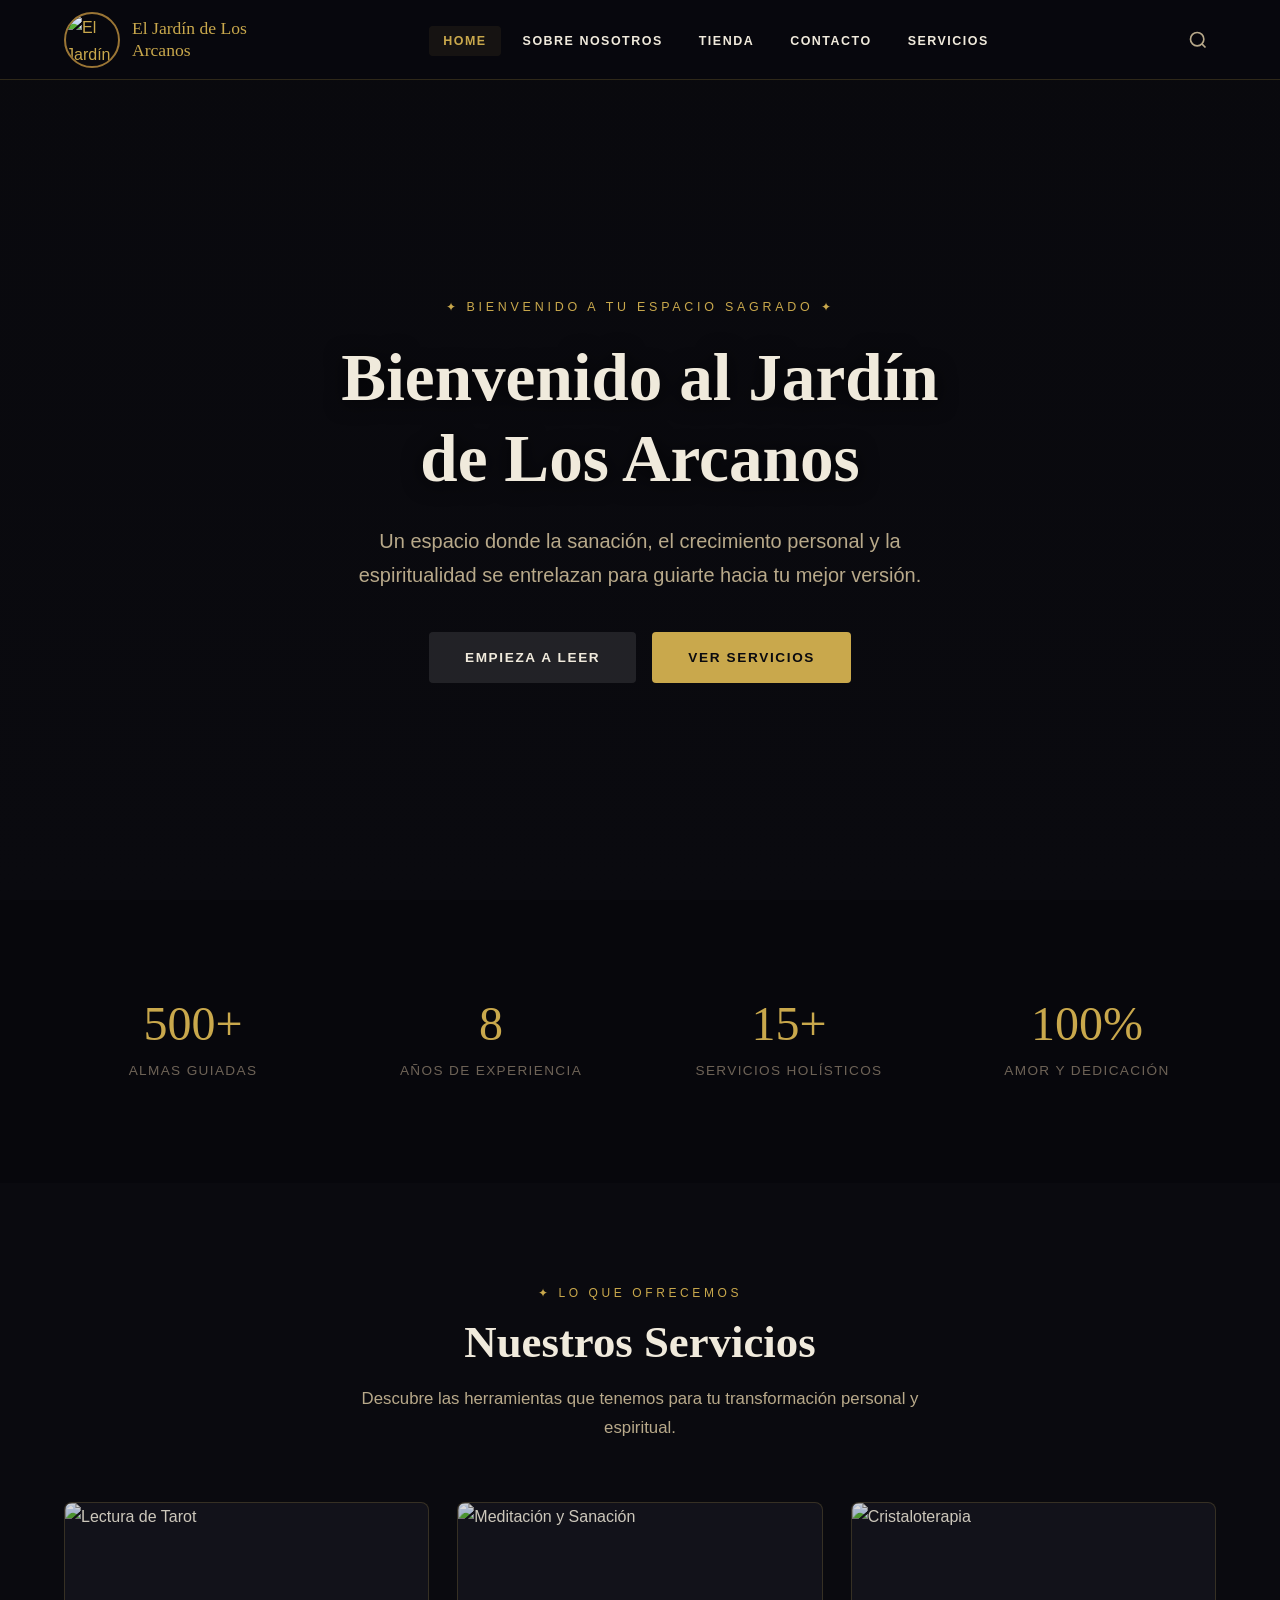
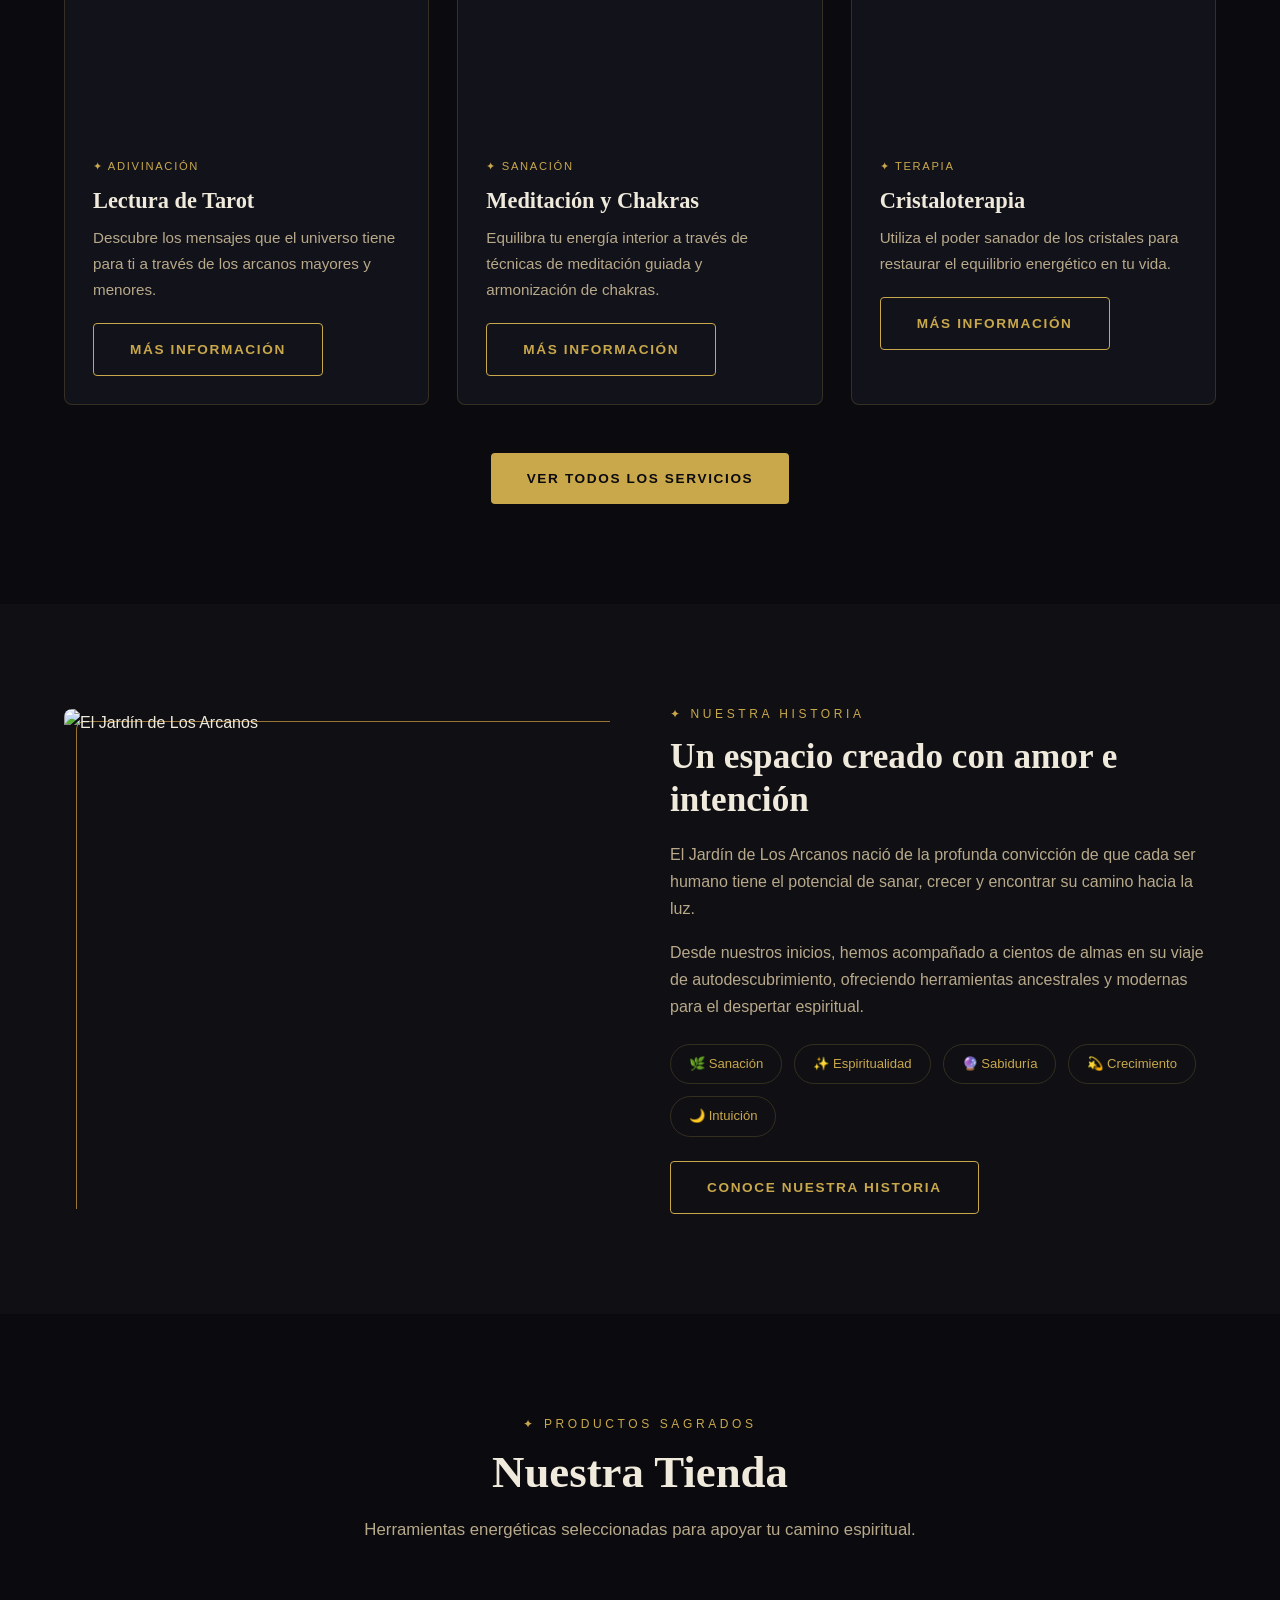
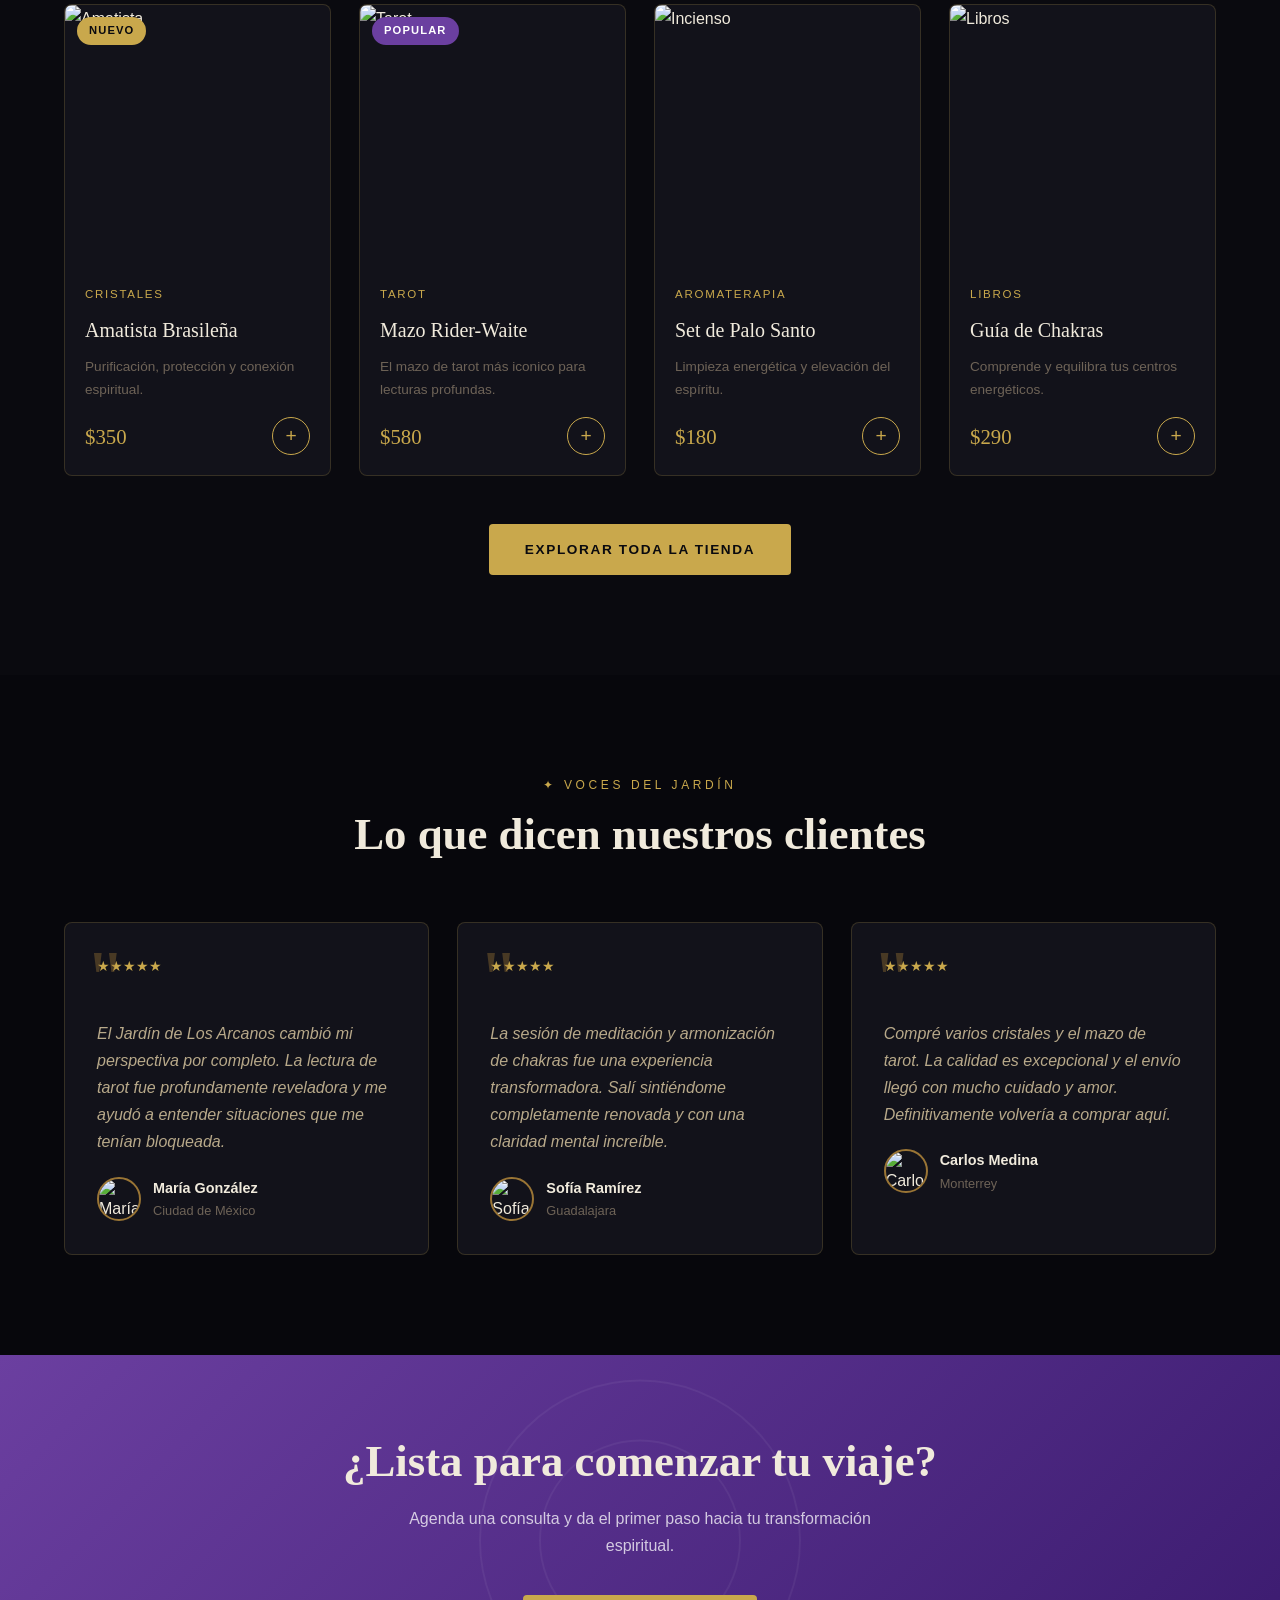
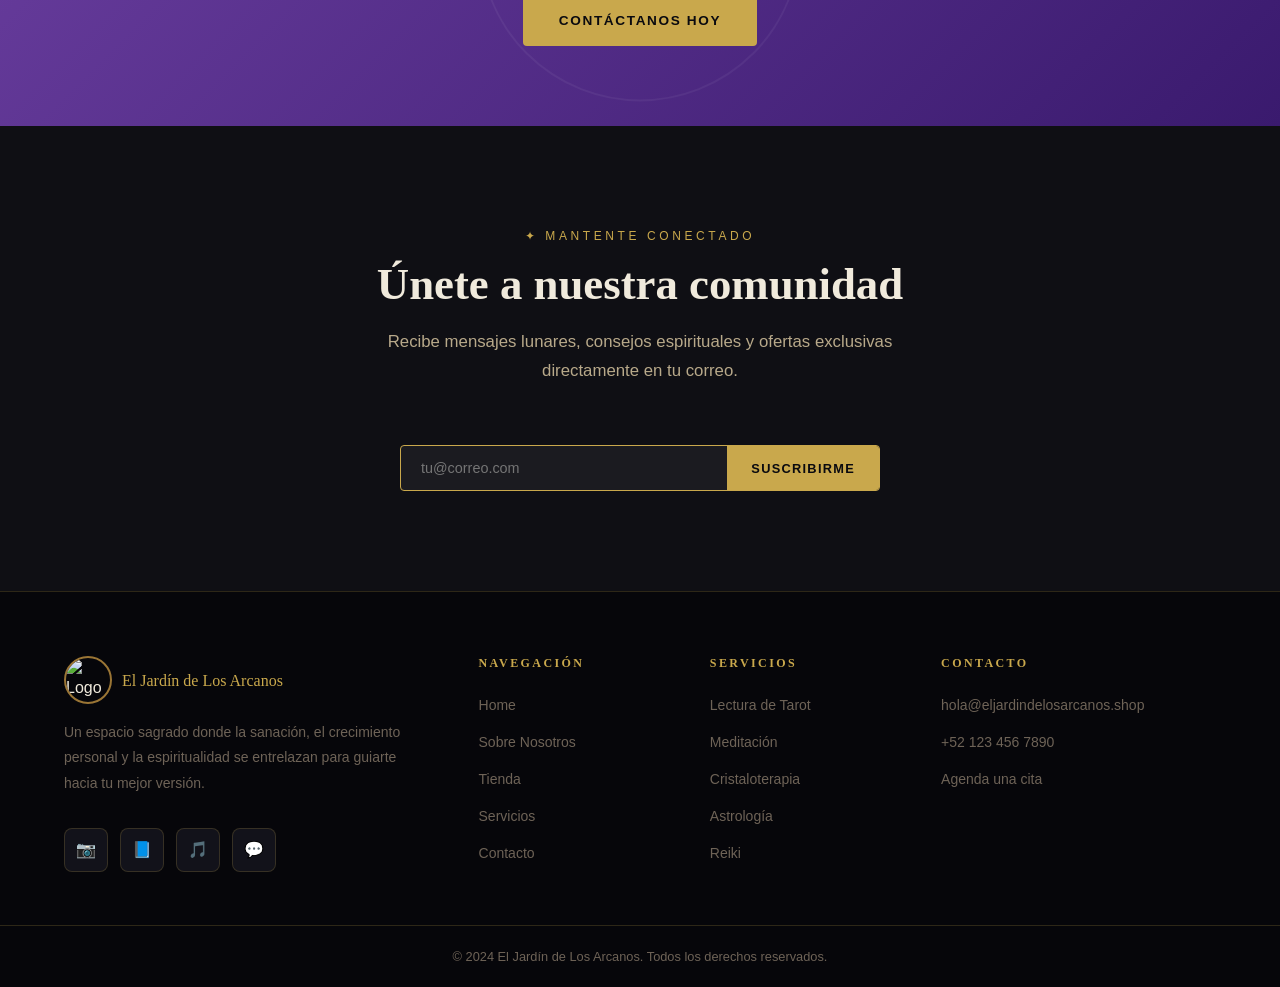
==== index.html @ 6e2f0577 "Initial commit: El Jardín de Los Arcanos website 5-page static site in Spanish with dark mystical th" ====
<!DOCTYPE html>
<html lang="es">
<head>
  <meta charset="UTF-8" />
  <meta name="viewport" content="width=device-width, initial-scale=1.0" />
  <title>El Jardín de Los Arcanos — Inicio</title>
  <meta name="description" content="Un espacio donde la sanación, el crecimiento personal y la espiritualidad se entrelazan para guiarte hacia tu mejor versión." />
  <link rel="stylesheet" href="css/styles.css" />
  <link rel="icon" href="data:image/svg+xml,<svg xmlns='http://www.w3.org/2000/svg' viewBox='0 0 100 100'><text y='.9em' font-size='90'>🌿</text></svg>" />
</head>
<body>

<!-- NAVBAR -->
<nav class="navbar">
  <div class="nav-inner">
    <a href="index.html" class="nav-logo">
      <img src="https://images.unsplash.com/photo-1508002366005-75a695ee2d17?w=120&q=80" alt="El Jardín de Los Arcanos" class="nav-logo-img" />
      <span class="nav-logo-text">El Jardín de Los Arcanos</span>
    </a>
    <ul class="nav-links">
      <li><a href="index.html">Home</a></li>
      <li><a href="sobre-nosotros.html">Sobre Nosotros</a></li>
      <li><a href="tienda.html">Tienda</a></li>
      <li><a href="contacto.html">Contacto</a></li>
      <li><a href="servicios.html">Servicios</a></li>
    </ul>
    <button class="nav-search" id="searchToggle" aria-label="Buscar">
      <svg viewBox="0 0 24 24" fill="none" stroke="currentColor" stroke-width="2"><circle cx="11" cy="11" r="8"/><path d="m21 21-4.35-4.35"/></svg>
    </button>
    <button class="hamburger" id="hamburger" aria-label="Menú">
      <span></span><span></span><span></span>
    </button>
  </div>
</nav>

<!-- MOBILE MENU -->
<div class="mobile-menu" id="mobileMenu">
  <a href="index.html">Home</a>
  <a href="sobre-nosotros.html">Sobre Nosotros</a>
  <a href="tienda.html">Tienda</a>
  <a href="contacto.html">Contacto</a>
  <a href="servicios.html">Servicios</a>
</div>

<!-- SEARCH OVERLAY -->
<div class="search-overlay" id="searchOverlay">
  <button class="search-close" id="searchClose">×</button>
  <input type="text" id="searchInput" placeholder="Buscar artículos, servicios..." />
  <p style="color:var(--text-muted);font-size:0.85rem">Presiona Esc para cerrar</p>
</div>

<!-- HERO -->
<section class="hero">
  <div class="hero-bg"></div>
  <div class="hero-overlay"></div>
  <div class="hero-content fade-up">
    <span class="hero-eyebrow">✦ Bienvenido a tu espacio sagrado ✦</span>
    <h1>Bienvenido al Jardín<br>de Los Arcanos</h1>
    <p>Un espacio donde la sanación, el crecimiento personal y la espiritualidad se entrelazan para guiarte hacia tu mejor versión.</p>
    <div style="display:flex;gap:16px;justify-content:center;flex-wrap:wrap;">
      <a href="sobre-nosotros.html" class="btn btn-ghost">Empieza a Leer</a>
      <a href="servicios.html" class="btn btn-primary">Ver Servicios</a>
    </div>
  </div>
</section>

<!-- STATS -->
<section class="section section-dark">
  <div class="container">
    <div class="stats-grid">
      <div class="reveal">
        <span class="stat-number">500+</span>
        <span class="stat-label">Almas Guiadas</span>
      </div>
      <div class="reveal">
        <span class="stat-number">8</span>
        <span class="stat-label">Años de Experiencia</span>
      </div>
      <div class="reveal">
        <span class="stat-number">15+</span>
        <span class="stat-label">Servicios Holísticos</span>
      </div>
      <div class="reveal">
        <span class="stat-number">100%</span>
        <span class="stat-label">Amor y Dedicación</span>
      </div>
    </div>
  </div>
</section>

<!-- SERVICIOS DESTACADOS -->
<section class="section">
  <div class="container">
    <div class="section-header reveal">
      <span class="eyebrow">✦ Lo que ofrecemos</span>
      <h2>Nuestros Servicios</h2>
      <p>Descubre las herramientas que tenemos para tu transformación personal y espiritual.</p>
    </div>
    <div class="cards-grid">
      <div class="card reveal">
        <img src="https://images.unsplash.com/photo-1601929862195-b9560e0e3297?w=600&q=80" alt="Lectura de Tarot" class="card-img" />
        <div class="card-body">
          <span class="card-tag">✦ Adivinación</span>
          <h3>Lectura de Tarot</h3>
          <p>Descubre los mensajes que el universo tiene para ti a través de los arcanos mayores y menores.</p>
          <a href="servicios.html" class="btn btn-outline">Más información</a>
        </div>
      </div>
      <div class="card reveal">
        <img src="https://images.unsplash.com/photo-1573126617899-41f1dffb196c?w=600&q=80" alt="Meditación y Sanación" class="card-img" />
        <div class="card-body">
          <span class="card-tag">✦ Sanación</span>
          <h3>Meditación y Chakras</h3>
          <p>Equilibra tu energía interior a través de técnicas de meditación guiada y armonización de chakras.</p>
          <a href="servicios.html" class="btn btn-outline">Más información</a>
        </div>
      </div>
      <div class="card reveal">
        <img src="https://images.unsplash.com/photo-1558618666-fcd25c85cd64?w=600&q=80" alt="Cristaloterapia" class="card-img" />
        <div class="card-body">
          <span class="card-tag">✦ Terapia</span>
          <h3>Cristaloterapia</h3>
          <p>Utiliza el poder sanador de los cristales para restaurar el equilibrio energético en tu vida.</p>
          <a href="servicios.html" class="btn btn-outline">Más información</a>
        </div>
      </div>
    </div>
    <div class="text-center" style="margin-top:48px">
      <a href="servicios.html" class="btn btn-primary">Ver todos los servicios</a>
    </div>
  </div>
</section>

<!-- SOBRE NOSOTROS TEASER -->
<section class="section section-alt">
  <div class="container">
    <div class="about-grid">
      <div class="about-img reveal">
        <img src="https://images.unsplash.com/photo-1574348103829-31dcbdc93cc9?w=700&q=80" alt="El Jardín de Los Arcanos" />
      </div>
      <div class="about-text reveal">
        <span class="eyebrow" style="display:block;font-size:0.75rem;letter-spacing:0.3em;text-transform:uppercase;color:var(--gold);margin-bottom:12px">✦ Nuestra historia</span>
        <h2>Un espacio creado con amor e intención</h2>
        <p>El Jardín de Los Arcanos nació de la profunda convicción de que cada ser humano tiene el potencial de sanar, crecer y encontrar su camino hacia la luz.</p>
        <p>Desde nuestros inicios, hemos acompañado a cientos de almas en su viaje de autodescubrimiento, ofreciendo herramientas ancestrales y modernas para el despertar espiritual.</p>
        <div class="about-values">
          <span class="value-badge">🌿 Sanación</span>
          <span class="value-badge">✨ Espiritualidad</span>
          <span class="value-badge">🔮 Sabiduría</span>
          <span class="value-badge">💫 Crecimiento</span>
          <span class="value-badge">🌙 Intuición</span>
        </div>
        <a href="sobre-nosotros.html" class="btn btn-outline">Conoce nuestra historia</a>
      </div>
    </div>
  </div>
</section>

<!-- TIENDA PREVIEW -->
<section class="section">
  <div class="container">
    <div class="section-header reveal">
      <span class="eyebrow">✦ Productos sagrados</span>
      <h2>Nuestra Tienda</h2>
      <p>Herramientas energéticas seleccionadas para apoyar tu camino espiritual.</p>
    </div>
    <div class="shop-grid" style="grid-template-columns:repeat(auto-fill,minmax(260px,1fr));display:grid;gap:28px">
      <div class="product-card reveal" data-category="cristales">
        <div class="product-img-wrap">
          <img src="https://images.unsplash.com/photo-1515630278258-407f994a1ab2?w=500&q=80" alt="Amatista" />
          <span class="product-badge badge-new">Nuevo</span>
        </div>
        <div class="product-body">
          <div class="product-category">Cristales</div>
          <div class="product-name">Amatista Brasileña</div>
          <div class="product-desc">Purificación, protección y conexión espiritual.</div>
          <div class="product-footer">
            <span class="product-price">$350</span>
            <button class="add-cart" title="Agregar al carrito">+</button>
          </div>
        </div>
      </div>
      <div class="product-card reveal" data-category="tarot">
        <div class="product-img-wrap">
          <img src="https://images.unsplash.com/photo-1600298882283-44a64ed0c9e1?w=500&q=80" alt="Tarot" />
          <span class="product-badge badge-popular">Popular</span>
        </div>
        <div class="product-body">
          <div class="product-category">Tarot</div>
          <div class="product-name">Mazo Rider-Waite</div>
          <div class="product-desc">El mazo de tarot más iconico para lecturas profundas.</div>
          <div class="product-footer">
            <span class="product-price">$580</span>
            <button class="add-cart" title="Agregar al carrito">+</button>
          </div>
        </div>
      </div>
      <div class="product-card reveal" data-category="incienso">
        <div class="product-img-wrap">
          <img src="https://images.unsplash.com/photo-1544947950-fa07a98d237f?w=500&q=80" alt="Incienso" />
        </div>
        <div class="product-body">
          <div class="product-category">Aromaterapia</div>
          <div class="product-name">Set de Palo Santo</div>
          <div class="product-desc">Limpieza energética y elevación del espíritu.</div>
          <div class="product-footer">
            <span class="product-price">$180</span>
            <button class="add-cart" title="Agregar al carrito">+</button>
          </div>
        </div>
      </div>
      <div class="product-card reveal" data-category="libros">
        <div class="product-img-wrap">
          <img src="https://images.unsplash.com/photo-1481627834876-b7833e8f5570?w=500&q=80" alt="Libros" />
        </div>
        <div class="product-body">
          <div class="product-category">Libros</div>
          <div class="product-name">Guía de Chakras</div>
          <div class="product-desc">Comprende y equilibra tus centros energéticos.</div>
          <div class="product-footer">
            <span class="product-price">$290</span>
            <button class="add-cart" title="Agregar al carrito">+</button>
          </div>
        </div>
      </div>
    </div>
    <div class="text-center" style="margin-top:48px">
      <a href="tienda.html" class="btn btn-primary">Explorar toda la tienda</a>
    </div>
  </div>
</section>

<!-- TESTIMONIOS -->
<section class="section section-dark">
  <div class="container">
    <div class="section-header reveal">
      <span class="eyebrow">✦ Voces del jardín</span>
      <h2>Lo que dicen nuestros clientes</h2>
    </div>
    <div class="testimonials-grid">
      <div class="testimonial reveal">
        <div class="stars">★★★★★</div>
        <p>El Jardín de Los Arcanos cambió mi perspectiva por completo. La lectura de tarot fue profundamente reveladora y me ayudó a entender situaciones que me tenían bloqueada.</p>
        <div class="testimonial-author">
          <img src="https://images.unsplash.com/photo-1494790108377-be9c29b29330?w=100&q=80" alt="María González" class="testimonial-avatar" />
          <div>
            <div class="testimonial-name">María González</div>
            <div class="testimonial-role">Ciudad de México</div>
          </div>
        </div>
      </div>
      <div class="testimonial reveal">
        <div class="stars">★★★★★</div>
        <p>La sesión de meditación y armonización de chakras fue una experiencia transformadora. Salí sintiéndome completamente renovada y con una claridad mental increíble.</p>
        <div class="testimonial-author">
          <img src="https://images.unsplash.com/photo-1438761681033-6461ffad8d80?w=100&q=80" alt="Sofía Ramírez" class="testimonial-avatar" />
          <div>
            <div class="testimonial-name">Sofía Ramírez</div>
            <div class="testimonial-role">Guadalajara</div>
          </div>
        </div>
      </div>
      <div class="testimonial reveal">
        <div class="stars">★★★★★</div>
        <p>Compré varios cristales y el mazo de tarot. La calidad es excepcional y el envío llegó con mucho cuidado y amor. Definitivamente volvería a comprar aquí.</p>
        <div class="testimonial-author">
          <img src="https://images.unsplash.com/photo-1472099645785-5658abf4ff4e?w=100&q=80" alt="Carlos Medina" class="testimonial-avatar" />
          <div>
            <div class="testimonial-name">Carlos Medina</div>
            <div class="testimonial-role">Monterrey</div>
          </div>
        </div>
      </div>
    </div>
  </div>
</section>

<!-- CTA -->
<div class="cta-band">
  <div class="container">
    <h2 class="reveal">¿Lista para comenzar tu viaje?</h2>
    <p class="reveal">Agenda una consulta y da el primer paso hacia tu transformación espiritual.</p>
    <a href="contacto.html" class="btn btn-primary reveal">Contáctanos hoy</a>
  </div>
</div>

<!-- NEWSLETTER -->
<section class="section section-alt">
  <div class="container text-center">
    <div class="section-header reveal">
      <span class="eyebrow">✦ Mantente conectado</span>
      <h2>Únete a nuestra comunidad</h2>
      <p>Recibe mensajes lunares, consejos espirituales y ofertas exclusivas directamente en tu correo.</p>
    </div>
    <form class="newsletter-form reveal" style="margin:0 auto">
      <input type="email" placeholder="tu@correo.com" required />
      <button type="submit">Suscribirme</button>
    </form>
  </div>
</section>

<!-- FOOTER -->
<footer class="footer">
  <div class="container">
    <div class="footer-grid">
      <div class="footer-brand">
        <div class="footer-logo">
          <img src="https://images.unsplash.com/photo-1508002366005-75a695ee2d17?w=120&q=80" alt="Logo" class="footer-logo-img" />
          <span class="footer-logo-text">El Jardín de Los Arcanos</span>
        </div>
        <p class="footer-desc">Un espacio sagrado donde la sanación, el crecimiento personal y la espiritualidad se entrelazan para guiarte hacia tu mejor versión.</p>
        <div class="social-links">
          <a href="#" class="social-link" aria-label="Instagram">📷</a>
          <a href="#" class="social-link" aria-label="Facebook">📘</a>
          <a href="#" class="social-link" aria-label="TikTok">🎵</a>
          <a href="#" class="social-link" aria-label="WhatsApp">💬</a>
        </div>
      </div>
      <div class="footer-col">
        <h4>Navegación</h4>
        <ul class="footer-links">
          <li><a href="index.html">Home</a></li>
          <li><a href="sobre-nosotros.html">Sobre Nosotros</a></li>
          <li><a href="tienda.html">Tienda</a></li>
          <li><a href="servicios.html">Servicios</a></li>
          <li><a href="contacto.html">Contacto</a></li>
        </ul>
      </div>
      <div class="footer-col">
        <h4>Servicios</h4>
        <ul class="footer-links">
          <li><a href="servicios.html">Lectura de Tarot</a></li>
          <li><a href="servicios.html">Meditación</a></li>
          <li><a href="servicios.html">Cristaloterapia</a></li>
          <li><a href="servicios.html">Astrología</a></li>
          <li><a href="servicios.html">Reiki</a></li>
        </ul>
      </div>
      <div class="footer-col">
        <h4>Contacto</h4>
        <ul class="footer-links">
          <li><a href="mailto:hola@eljardindelosarcanos.shop">hola@eljardindelosarcanos.shop</a></li>
          <li><a href="tel:+521234567890">+52 123 456 7890</a></li>
          <li><a href="contacto.html">Agenda una cita</a></li>
        </ul>
      </div>
    </div>
  </div>
  <div class="footer-bottom">
    <div class="container">
      <p>© 2024 El Jardín de Los Arcanos. Todos los derechos reservados.</p>
    </div>
  </div>
</footer>

<script src="js/main.js"></script>
</body>
</html>
---- css/styles.css ----
/* ========== RESET & BASE ========== */
*, *::before, *::after { box-sizing: border-box; margin: 0; padding: 0; }

:root {
  --bg-dark: #0a0a0f;
  --bg-card: #12121a;
  --bg-nav: rgba(8, 8, 14, 0.97);
  --gold: #c9a84c;
  --gold-light: #e8c87a;
  --gold-dark: #9a7535;
  --purple: #6b3fa0;
  --purple-light: #9b6fd4;
  --text-primary: #f0eadc;
  --text-secondary: #b8a98a;
  --text-muted: #6e6357;
  --border: rgba(201, 168, 76, 0.2);
  --shadow: 0 4px 30px rgba(0,0,0,0.6);
  --nav-height: 80px;
  --font-heading: 'Cormorant Garamond', 'Georgia', serif;
  --font-body: 'Lato', 'Helvetica Neue', sans-serif;
}

html { scroll-behavior: smooth; }

body {
  font-family: var(--font-body);
  background-color: var(--bg-dark);
  color: var(--text-primary);
  line-height: 1.7;
  overflow-x: hidden;
}

h1, h2, h3, h4 {
  font-family: var(--font-heading);
  font-weight: 600;
  line-height: 1.2;
  color: var(--text-primary);
}

a { color: var(--gold); text-decoration: none; transition: color 0.3s; }
a:hover { color: var(--gold-light); }

img { max-width: 100%; display: block; }

.container { max-width: 1200px; margin: 0 auto; padding: 0 24px; }

/* ========== GOOGLE FONTS IMPORT ========== */
@import url('https://fonts.googleapis.com/css2?family=Cormorant+Garamond:ital,wght@0,400;0,600;0,700;1,400;1,600&family=Lato:wght@300;400;700&display=swap');

/* ========== NAVBAR ========== */
.navbar {
  position: fixed;
  top: 0; left: 0; right: 0;
  height: var(--nav-height);
  background: var(--bg-nav);
  border-bottom: 1px solid var(--border);
  z-index: 1000;
  display: flex;
  align-items: center;
  backdrop-filter: blur(10px);
}

.nav-inner {
  display: flex;
  align-items: center;
  justify-content: space-between;
  width: 100%;
  max-width: 1200px;
  margin: 0 auto;
  padding: 0 24px;
}

.nav-logo {
  display: flex;
  align-items: center;
  gap: 12px;
  text-decoration: none;
}

.nav-logo-img {
  width: 56px;
  height: 56px;
  border-radius: 50%;
  object-fit: cover;
  border: 2px solid var(--gold-dark);
}

.nav-logo-text {
  font-family: var(--font-heading);
  font-size: 1.1rem;
  color: var(--gold);
  line-height: 1.2;
  max-width: 120px;
}

.nav-links {
  display: flex;
  align-items: center;
  gap: 8px;
  list-style: none;
}

.nav-links a {
  font-size: 0.78rem;
  font-weight: 700;
  letter-spacing: 0.12em;
  text-transform: uppercase;
  color: var(--text-primary);
  padding: 8px 14px;
  border-radius: 4px;
  transition: color 0.3s, background 0.3s;
}

.nav-links a:hover,
.nav-links a.active {
  color: var(--gold);
  background: rgba(201,168,76,0.08);
}

.nav-search {
  background: none;
  border: none;
  color: var(--text-secondary);
  cursor: pointer;
  padding: 8px;
  border-radius: 4px;
  transition: color 0.3s;
  display: flex;
  align-items: center;
}
.nav-search:hover { color: var(--gold); }
.nav-search svg { width: 20px; height: 20px; }

.hamburger {
  display: none;
  flex-direction: column;
  gap: 5px;
  background: none;
  border: none;
  cursor: pointer;
  padding: 8px;
}
.hamburger span {
  display: block;
  width: 24px;
  height: 2px;
  background: var(--text-primary);
  transition: all 0.3s;
}

/* ========== SEARCH OVERLAY ========== */
.search-overlay {
  display: none;
  position: fixed;
  inset: 0;
  background: rgba(0,0,0,0.9);
  z-index: 2000;
  align-items: center;
  justify-content: center;
  flex-direction: column;
  gap: 20px;
}
.search-overlay.open { display: flex; }

.search-overlay input {
  width: 90%;
  max-width: 600px;
  padding: 16px 24px;
  font-size: 1.4rem;
  font-family: var(--font-heading);
  background: var(--bg-card);
  border: 1px solid var(--gold);
  color: var(--text-primary);
  border-radius: 4px;
  outline: none;
}

.search-close {
  position: absolute;
  top: 24px; right: 24px;
  background: none;
  border: none;
  color: var(--text-secondary);
  font-size: 2rem;
  cursor: pointer;
  line-height: 1;
}

/* ========== HERO ========== */
.hero {
  position: relative;
  min-height: 100vh;
  display: flex;
  align-items: center;
  justify-content: center;
  text-align: center;
  overflow: hidden;
}

.hero-bg {
  position: absolute;
  inset: 0;
  background-image: url('https://images.unsplash.com/photo-1600298882283-44a64ed0c9e1?w=1400&q=80');
  background-size: cover;
  background-position: center;
  filter: brightness(0.35);
  transform: scale(1.03);
  transition: transform 8s ease;
}
.hero:hover .hero-bg { transform: scale(1.0); }

.hero-overlay {
  position: absolute;
  inset: 0;
  background: linear-gradient(to bottom, rgba(0,0,0,0.1) 0%, rgba(10,10,15,0.7) 100%);
}

.hero-content {
  position: relative;
  z-index: 1;
  max-width: 820px;
  padding: 0 24px;
  padding-top: var(--nav-height);
}

.hero-eyebrow {
  font-size: 0.78rem;
  letter-spacing: 0.3em;
  text-transform: uppercase;
  color: var(--gold);
  margin-bottom: 20px;
  display: block;
}

.hero h1 {
  font-size: clamp(2.4rem, 6vw, 4.2rem);
  font-weight: 600;
  margin-bottom: 24px;
  text-shadow: 0 2px 20px rgba(0,0,0,0.8);
}

.hero p {
  font-size: clamp(1rem, 2vw, 1.25rem);
  color: var(--text-secondary);
  max-width: 620px;
  margin: 0 auto 40px;
  font-weight: 300;
}

.btn {
  display: inline-block;
  padding: 14px 36px;
  border-radius: 4px;
  font-size: 0.85rem;
  font-weight: 700;
  letter-spacing: 0.12em;
  text-transform: uppercase;
  transition: all 0.3s;
  cursor: pointer;
  border: none;
}

.btn-primary {
  background: var(--gold);
  color: #0a0a0f;
}
.btn-primary:hover {
  background: var(--gold-light);
  color: #0a0a0f;
  transform: translateY(-2px);
  box-shadow: 0 8px 25px rgba(201,168,76,0.35);
}

.btn-outline {
  background: transparent;
  color: var(--gold);
  border: 1px solid var(--gold);
}
.btn-outline:hover {
  background: var(--gold);
  color: #0a0a0f;
  transform: translateY(-2px);
}

.btn-ghost {
  background: rgba(255,255,255,0.1);
  color: var(--text-primary);
  backdrop-filter: blur(4px);
}
.btn-ghost:hover {
  background: rgba(255,255,255,0.18);
  transform: translateY(-2px);
}

/* ========== DIVIDER ========== */
.divider {
  display: flex;
  align-items: center;
  gap: 16px;
  margin: 0 auto 40px;
  max-width: 200px;
}
.divider::before, .divider::after {
  content: '';
  flex: 1;
  height: 1px;
  background: var(--border);
}
.divider-icon { color: var(--gold); font-size: 1rem; }

/* ========== SECTION HEADER ========== */
.section-header { text-align: center; margin-bottom: 60px; }
.section-header .eyebrow {
  display: block;
  font-size: 0.75rem;
  letter-spacing: 0.3em;
  text-transform: uppercase;
  color: var(--gold);
  margin-bottom: 12px;
}
.section-header h2 {
  font-size: clamp(1.8rem, 4vw, 2.8rem);
  margin-bottom: 16px;
}
.section-header p {
  color: var(--text-secondary);
  max-width: 580px;
  margin: 0 auto;
  font-size: 1.05rem;
}

/* ========== SECTIONS ========== */
.section { padding: 100px 0; }
.section-alt { background: rgba(255,255,255,0.02); }
.section-dark { background: #07070c; }

/* ========== FEATURE CARDS ========== */
.cards-grid {
  display: grid;
  grid-template-columns: repeat(auto-fit, minmax(280px, 1fr));
  gap: 28px;
}

.card {
  background: var(--bg-card);
  border: 1px solid var(--border);
  border-radius: 8px;
  overflow: hidden;
  transition: transform 0.3s, border-color 0.3s, box-shadow 0.3s;
}
.card:hover {
  transform: translateY(-6px);
  border-color: var(--gold-dark);
  box-shadow: 0 12px 40px rgba(0,0,0,0.5);
}

.card-img {
  width: 100%;
  height: 220px;
  object-fit: cover;
  filter: brightness(0.85);
}

.card-body { padding: 28px; }
.card-body h3 { font-size: 1.4rem; margin-bottom: 10px; }
.card-body p { color: var(--text-secondary); font-size: 0.95rem; margin-bottom: 20px; }
.card-tag {
  display: inline-block;
  font-size: 0.7rem;
  letter-spacing: 0.15em;
  text-transform: uppercase;
  color: var(--gold);
  margin-bottom: 12px;
}

/* ========== TESTIMONIALS ========== */
.testimonials-grid {
  display: grid;
  grid-template-columns: repeat(auto-fit, minmax(300px, 1fr));
  gap: 28px;
}

.testimonial {
  background: var(--bg-card);
  border: 1px solid var(--border);
  border-radius: 8px;
  padding: 32px;
  position: relative;
}
.testimonial::before {
  content: '"';
  position: absolute;
  top: 16px; left: 24px;
  font-family: var(--font-heading);
  font-size: 5rem;
  color: var(--gold-dark);
  opacity: 0.4;
  line-height: 1;
}
.testimonial p { color: var(--text-secondary); font-style: italic; margin-bottom: 20px; padding-top: 30px; }
.testimonial-author { display: flex; align-items: center; gap: 12px; }
.testimonial-avatar {
  width: 44px; height: 44px;
  border-radius: 50%;
  object-fit: cover;
  border: 2px solid var(--gold-dark);
}
.testimonial-name { font-weight: 700; font-size: 0.9rem; }
.testimonial-role { font-size: 0.8rem; color: var(--text-muted); }
.stars { color: var(--gold); font-size: 0.85rem; margin-bottom: 12px; }

/* ========== CTA BAND ========== */
.cta-band {
  background: linear-gradient(135deg, var(--purple) 0%, #3a1a6e 100%);
  padding: 80px 0;
  text-align: center;
  position: relative;
  overflow: hidden;
}
.cta-band::before {
  content: '';
  position: absolute;
  inset: 0;
  background: url('data:image/svg+xml,<svg xmlns="http://www.w3.org/2000/svg" viewBox="0 0 100 100"><circle cx="50" cy="50" r="40" fill="none" stroke="rgba(255,255,255,0.05)" stroke-width="0.5"/><circle cx="50" cy="50" r="25" fill="none" stroke="rgba(255,255,255,0.05)" stroke-width="0.5"/></svg>') center/400px no-repeat;
}
.cta-band h2 { font-size: clamp(1.8rem, 4vw, 2.8rem); margin-bottom: 16px; }
.cta-band p { color: rgba(255,255,255,0.75); max-width: 520px; margin: 0 auto 36px; }

/* ========== PAGE HERO (inner pages) ========== */
.page-hero {
  padding: 160px 0 80px;
  text-align: center;
  position: relative;
  overflow: hidden;
}
.page-hero-bg {
  position: absolute;
  inset: 0;
  background-size: cover;
  background-position: center;
  filter: brightness(0.25);
}
.page-hero-content { position: relative; z-index: 1; }
.page-hero h1 { font-size: clamp(2rem, 5vw, 3.5rem); margin-bottom: 16px; }
.page-hero p { color: var(--text-secondary); font-size: 1.1rem; max-width: 540px; margin: 0 auto; }

/* ========== BREADCRUMB ========== */
.breadcrumb {
  display: flex;
  align-items: center;
  gap: 8px;
  font-size: 0.8rem;
  color: var(--text-muted);
  margin-bottom: 20px;
  justify-content: center;
}
.breadcrumb a { color: var(--gold); }

/* ========== ABOUT PAGE ========== */
.about-grid {
  display: grid;
  grid-template-columns: 1fr 1fr;
  gap: 60px;
  align-items: center;
}
.about-img {
  border-radius: 8px;
  overflow: hidden;
  position: relative;
}
.about-img img { width: 100%; height: 500px; object-fit: cover; }
.about-img::after {
  content: '';
  position: absolute;
  inset: 0;
  border: 1px solid var(--gold-dark);
  border-radius: 8px;
  transform: translate(12px, 12px);
  z-index: -1;
}
.about-text h2 { font-size: 2.2rem; margin-bottom: 20px; }
.about-text p { color: var(--text-secondary); margin-bottom: 16px; }
.about-values { display: flex; flex-wrap: wrap; gap: 12px; margin: 24px 0; }
.value-badge {
  padding: 8px 18px;
  border: 1px solid var(--border);
  border-radius: 999px;
  font-size: 0.82rem;
  color: var(--gold);
}

.team-grid {
  display: grid;
  grid-template-columns: repeat(auto-fit, minmax(240px, 1fr));
  gap: 32px;
}
.team-card { text-align: center; }
.team-img {
  width: 160px; height: 160px;
  border-radius: 50%;
  object-fit: cover;
  margin: 0 auto 20px;
  border: 3px solid var(--gold-dark);
}
.team-name { font-size: 1.3rem; margin-bottom: 6px; }
.team-role { font-size: 0.85rem; color: var(--gold); letter-spacing: 0.1em; text-transform: uppercase; margin-bottom: 12px; }
.team-bio { color: var(--text-secondary); font-size: 0.9rem; }

/* ========== SERVICES PAGE ========== */
.services-grid {
  display: grid;
  grid-template-columns: repeat(auto-fit, minmax(300px, 1fr));
  gap: 28px;
}
.service-card {
  background: var(--bg-card);
  border: 1px solid var(--border);
  border-radius: 8px;
  padding: 40px 32px;
  text-align: center;
  transition: all 0.3s;
}
.service-card:hover {
  border-color: var(--gold-dark);
  transform: translateY(-6px);
  box-shadow: 0 12px 40px rgba(0,0,0,0.5);
}
.service-icon {
  font-size: 2.8rem;
  margin-bottom: 20px;
  display: block;
}
.service-card h3 { font-size: 1.5rem; margin-bottom: 12px; }
.service-card p { color: var(--text-secondary); margin-bottom: 24px; font-size: 0.95rem; }
.service-price {
  font-family: var(--font-heading);
  font-size: 1.6rem;
  color: var(--gold);
  display: block;
  margin-bottom: 20px;
}
.service-price span { font-size: 0.85rem; color: var(--text-muted); font-family: var(--font-body); }

/* ========== SHOP / TIENDA ========== */
.shop-filters {
  display: flex;
  gap: 12px;
  flex-wrap: wrap;
  margin-bottom: 40px;
  justify-content: center;
}
.filter-btn {
  padding: 8px 20px;
  border-radius: 999px;
  border: 1px solid var(--border);
  background: none;
  color: var(--text-secondary);
  font-size: 0.82rem;
  letter-spacing: 0.1em;
  text-transform: uppercase;
  cursor: pointer;
  transition: all 0.3s;
}
.filter-btn:hover, .filter-btn.active {
  border-color: var(--gold);
  color: var(--gold);
  background: rgba(201,168,76,0.08);
}

.shop-grid {
  display: grid;
  grid-template-columns: repeat(auto-fill, minmax(260px, 1fr));
  gap: 28px;
}

.product-card {
  background: var(--bg-card);
  border: 1px solid var(--border);
  border-radius: 8px;
  overflow: hidden;
  transition: all 0.3s;
}
.product-card:hover {
  border-color: var(--gold-dark);
  transform: translateY(-6px);
  box-shadow: 0 12px 40px rgba(0,0,0,0.5);
}

.product-img-wrap {
  position: relative;
  overflow: hidden;
}
.product-img-wrap img {
  width: 100%;
  height: 260px;
  object-fit: cover;
  transition: transform 0.4s;
}
.product-card:hover .product-img-wrap img { transform: scale(1.05); }

.product-badge {
  position: absolute;
  top: 12px; left: 12px;
  padding: 4px 12px;
  border-radius: 999px;
  font-size: 0.7rem;
  font-weight: 700;
  letter-spacing: 0.1em;
  text-transform: uppercase;
}
.badge-new { background: var(--gold); color: #0a0a0f; }
.badge-popular { background: var(--purple); color: #fff; }

.product-body { padding: 20px; }
.product-category { font-size: 0.72rem; color: var(--gold); letter-spacing: 0.15em; text-transform: uppercase; margin-bottom: 8px; }
.product-name { font-family: var(--font-heading); font-size: 1.25rem; margin-bottom: 8px; }
.product-desc { color: var(--text-muted); font-size: 0.85rem; margin-bottom: 16px; }
.product-footer { display: flex; align-items: center; justify-content: space-between; }
.product-price { font-family: var(--font-heading); font-size: 1.3rem; color: var(--gold); }
.add-cart {
  width: 38px; height: 38px;
  border-radius: 50%;
  border: 1px solid var(--gold);
  background: none;
  color: var(--gold);
  cursor: pointer;
  font-size: 1.2rem;
  display: flex;
  align-items: center;
  justify-content: center;
  transition: all 0.3s;
}
.add-cart:hover { background: var(--gold); color: #0a0a0f; }

/* Cart notification */
.cart-toast {
  position: fixed;
  bottom: 24px; right: 24px;
  background: var(--bg-card);
  border: 1px solid var(--gold);
  border-radius: 8px;
  padding: 16px 24px;
  font-size: 0.9rem;
  color: var(--text-primary);
  z-index: 9999;
  transform: translateY(100px);
  opacity: 0;
  transition: all 0.4s;
}
.cart-toast.show { transform: translateY(0); opacity: 1; }

/* ========== CONTACTO PAGE ========== */
.contact-layout {
  display: grid;
  grid-template-columns: 1fr 1.4fr;
  gap: 60px;
  align-items: start;
}

.contact-info h2 { font-size: 2rem; margin-bottom: 20px; }
.contact-info p { color: var(--text-secondary); margin-bottom: 32px; }

.contact-item {
  display: flex;
  align-items: flex-start;
  gap: 16px;
  margin-bottom: 24px;
}
.contact-item-icon {
  width: 44px; height: 44px;
  border-radius: 8px;
  background: rgba(201,168,76,0.1);
  border: 1px solid var(--border);
  display: flex;
  align-items: center;
  justify-content: center;
  flex-shrink: 0;
  font-size: 1.1rem;
}
.contact-item-text strong { display: block; color: var(--gold); font-size: 0.8rem; letter-spacing: 0.1em; text-transform: uppercase; margin-bottom: 4px; }
.contact-item-text p { color: var(--text-secondary); margin: 0; font-size: 0.9rem; }

.social-links { display: flex; gap: 12px; margin-top: 32px; }
.social-link {
  width: 44px; height: 44px;
  border-radius: 8px;
  background: var(--bg-card);
  border: 1px solid var(--border);
  display: flex;
  align-items: center;
  justify-content: center;
  color: var(--text-secondary);
  font-size: 1rem;
  transition: all 0.3s;
  text-decoration: none;
}
.social-link:hover { border-color: var(--gold); color: var(--gold); transform: translateY(-2px); }

/* Form */
.contact-form {
  background: var(--bg-card);
  border: 1px solid var(--border);
  border-radius: 8px;
  padding: 40px;
}
.contact-form h3 { font-size: 1.6rem; margin-bottom: 28px; }

.form-row { display: grid; grid-template-columns: 1fr 1fr; gap: 20px; }
.form-group { margin-bottom: 20px; }
.form-group label {
  display: block;
  font-size: 0.8rem;
  letter-spacing: 0.1em;
  text-transform: uppercase;
  color: var(--text-secondary);
  margin-bottom: 8px;
}
.form-group input,
.form-group select,
.form-group textarea {
  width: 100%;
  padding: 12px 16px;
  background: rgba(255,255,255,0.04);
  border: 1px solid var(--border);
  border-radius: 4px;
  color: var(--text-primary);
  font-family: var(--font-body);
  font-size: 0.95rem;
  outline: none;
  transition: border-color 0.3s;
}
.form-group input:focus,
.form-group select:focus,
.form-group textarea:focus { border-color: var(--gold); }
.form-group textarea { resize: vertical; min-height: 130px; }
.form-group select option { background: var(--bg-card); }

.form-success {
  display: none;
  text-align: center;
  padding: 40px;
  color: var(--gold);
}
.form-success.show { display: block; }
.form-success .success-icon { font-size: 3rem; margin-bottom: 16px; }

/* ========== FAQ ACCORDION ========== */
.faq-list { max-width: 780px; margin: 0 auto; }
.faq-item {
  border-bottom: 1px solid var(--border);
}
.faq-question {
  width: 100%;
  background: none;
  border: none;
  color: var(--text-primary);
  text-align: left;
  padding: 20px 0;
  font-family: var(--font-heading);
  font-size: 1.15rem;
  cursor: pointer;
  display: flex;
  justify-content: space-between;
  align-items: center;
  gap: 16px;
  transition: color 0.3s;
}
.faq-question:hover { color: var(--gold); }
.faq-question .faq-icon {
  flex-shrink: 0;
  width: 24px; height: 24px;
  border: 1px solid var(--border);
  border-radius: 50%;
  display: flex;
  align-items: center;
  justify-content: center;
  font-size: 1rem;
  transition: transform 0.3s, border-color 0.3s;
}
.faq-item.open .faq-icon { transform: rotate(45deg); border-color: var(--gold); color: var(--gold); }
.faq-answer {
  max-height: 0;
  overflow: hidden;
  transition: max-height 0.4s ease;
}
.faq-answer-inner {
  padding: 0 0 20px;
  color: var(--text-secondary);
  font-size: 0.95rem;
  line-height: 1.8;
}

/* ========== STATS ========== */
.stats-grid {
  display: grid;
  grid-template-columns: repeat(4, 1fr);
  gap: 40px;
  text-align: center;
}
.stat-number {
  font-family: var(--font-heading);
  font-size: 3rem;
  color: var(--gold);
  display: block;
  line-height: 1;
  margin-bottom: 8px;
}
.stat-label { font-size: 0.85rem; color: var(--text-muted); text-transform: uppercase; letter-spacing: 0.1em; }

/* ========== NEWSLETTER ========== */
.newsletter-form {
  display: flex;
  max-width: 480px;
  margin: 0 auto;
  border: 1px solid var(--gold);
  border-radius: 4px;
  overflow: hidden;
}
.newsletter-form input {
  flex: 1;
  padding: 14px 20px;
  background: rgba(255,255,255,0.05);
  border: none;
  color: var(--text-primary);
  font-size: 0.9rem;
  outline: none;
}
.newsletter-form button {
  padding: 14px 24px;
  background: var(--gold);
  color: #0a0a0f;
  border: none;
  font-size: 0.8rem;
  font-weight: 700;
  letter-spacing: 0.1em;
  text-transform: uppercase;
  cursor: pointer;
  transition: background 0.3s;
  white-space: nowrap;
}
.newsletter-form button:hover { background: var(--gold-light); }

/* ========== FOOTER ========== */
.footer {
  background: #06060a;
  border-top: 1px solid var(--border);
  padding: 64px 0 0;
}

.footer-grid {
  display: grid;
  grid-template-columns: 2fr 1fr 1fr 1.5fr;
  gap: 48px;
  margin-bottom: 48px;
}

.footer-brand { }
.footer-logo {
  display: flex;
  align-items: center;
  gap: 10px;
  margin-bottom: 16px;
}
.footer-logo-img { width: 48px; height: 48px; border-radius: 50%; border: 2px solid var(--gold-dark); }
.footer-logo-text { font-family: var(--font-heading); font-size: 1rem; color: var(--gold); }
.footer-desc { color: var(--text-muted); font-size: 0.875rem; line-height: 1.8; margin-bottom: 24px; }

.footer-col h4 {
  font-size: 0.75rem;
  letter-spacing: 0.2em;
  text-transform: uppercase;
  color: var(--gold);
  margin-bottom: 20px;
}
.footer-links { list-style: none; }
.footer-links li { margin-bottom: 10px; }
.footer-links a { color: var(--text-muted); font-size: 0.875rem; transition: color 0.3s; }
.footer-links a:hover { color: var(--text-primary); }

.footer-bottom {
  border-top: 1px solid var(--border);
  padding: 20px 0;
  text-align: center;
  color: var(--text-muted);
  font-size: 0.8rem;
}

/* ========== MOBILE NAV MENU ========== */
.mobile-menu {
  display: none;
  position: fixed;
  top: var(--nav-height);
  left: 0; right: 0;
  background: var(--bg-nav);
  border-bottom: 1px solid var(--border);
  padding: 20px 24px;
  z-index: 999;
  flex-direction: column;
  gap: 4px;
}
.mobile-menu.open { display: flex; }
.mobile-menu a {
  font-size: 0.88rem;
  font-weight: 700;
  letter-spacing: 0.1em;
  text-transform: uppercase;
  color: var(--text-primary);
  padding: 12px 0;
  border-bottom: 1px solid var(--border);
  transition: color 0.3s;
}
.mobile-menu a:last-child { border-bottom: none; }
.mobile-menu a:hover, .mobile-menu a.active { color: var(--gold); }

/* ========== RESPONSIVE ========== */
@media (max-width: 1024px) {
  .footer-grid { grid-template-columns: 1fr 1fr; gap: 40px; }
  .stats-grid { grid-template-columns: repeat(2, 1fr); }
  .about-grid { grid-template-columns: 1fr; }
  .about-img::after { display: none; }
  .contact-layout { grid-template-columns: 1fr; }
}

@media (max-width: 768px) {
  :root { --nav-height: 70px; }
  .nav-links, .nav-search { display: none; }
  .hamburger { display: flex; }
  .footer-grid { grid-template-columns: 1fr; gap: 32px; }
  .form-row { grid-template-columns: 1fr; }
  .newsletter-form { flex-direction: column; }
  .newsletter-form input, .newsletter-form button { width: 100%; }
  .stats-grid { grid-template-columns: repeat(2, 1fr); gap: 32px; }
  .section { padding: 72px 0; }
  .contact-form { padding: 28px; }
}

@media (max-width: 480px) {
  .stats-grid { grid-template-columns: 1fr 1fr; }
  .shop-filters { gap: 8px; }
}

/* ========== ANIMATIONS ========== */
@keyframes fadeUp {
  from { opacity: 0; transform: translateY(24px); }
  to { opacity: 1; transform: translateY(0); }
}

.fade-up { animation: fadeUp 0.7s ease forwards; }
.fade-up-delay-1 { animation-delay: 0.15s; }
.fade-up-delay-2 { animation-delay: 0.3s; }
.fade-up-delay-3 { animation-delay: 0.45s; }

/* ========== SCROLL REVEAL ========== */
.reveal {
  opacity: 0;
  transform: translateY(30px);
  transition: opacity 0.7s ease, transform 0.7s ease;
}
.reveal.visible {
  opacity: 1;
  transform: translateY(0);
}

/* ========== MISC ========== */
.text-gold { color: var(--gold); }
.text-center { text-align: center; }
.mb-0 { margin-bottom: 0; }
.mt-32 { margin-top: 32px; }
.gap-row { display: flex; gap: 16px; flex-wrap: wrap; }
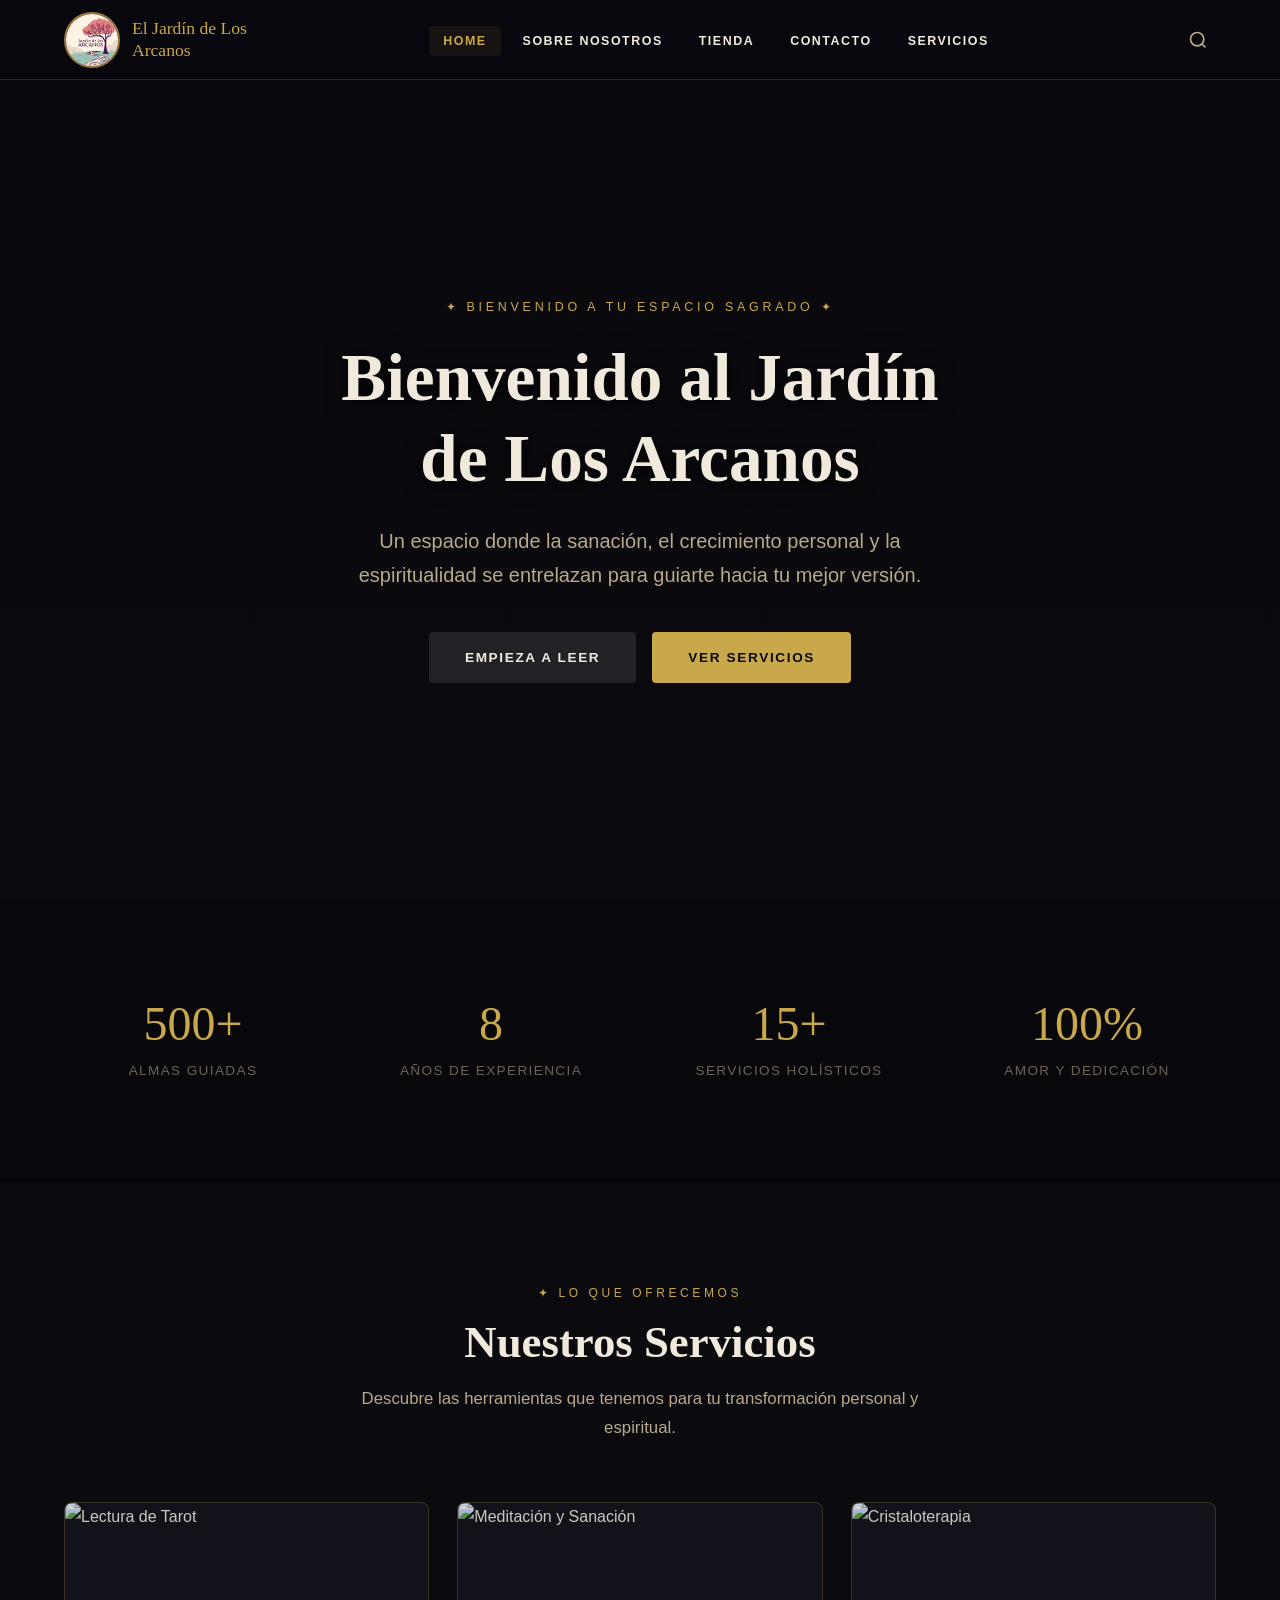
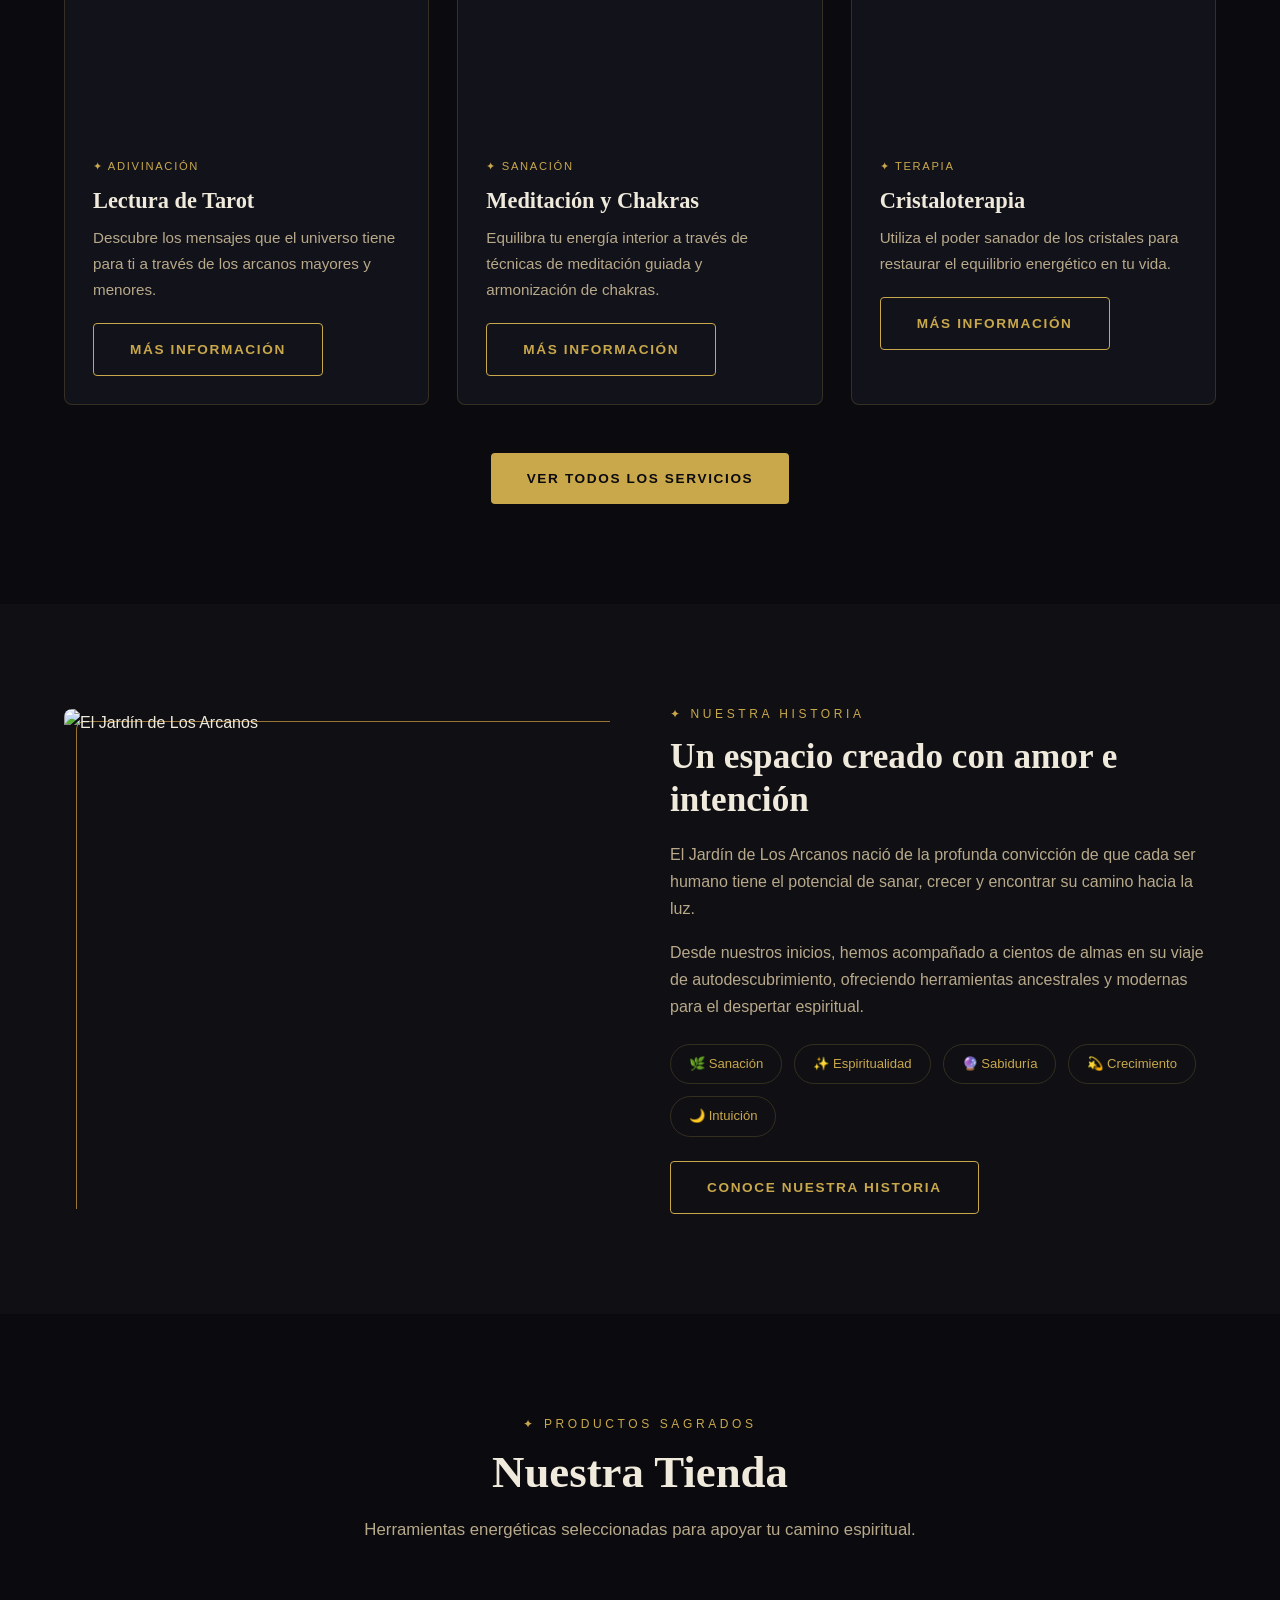
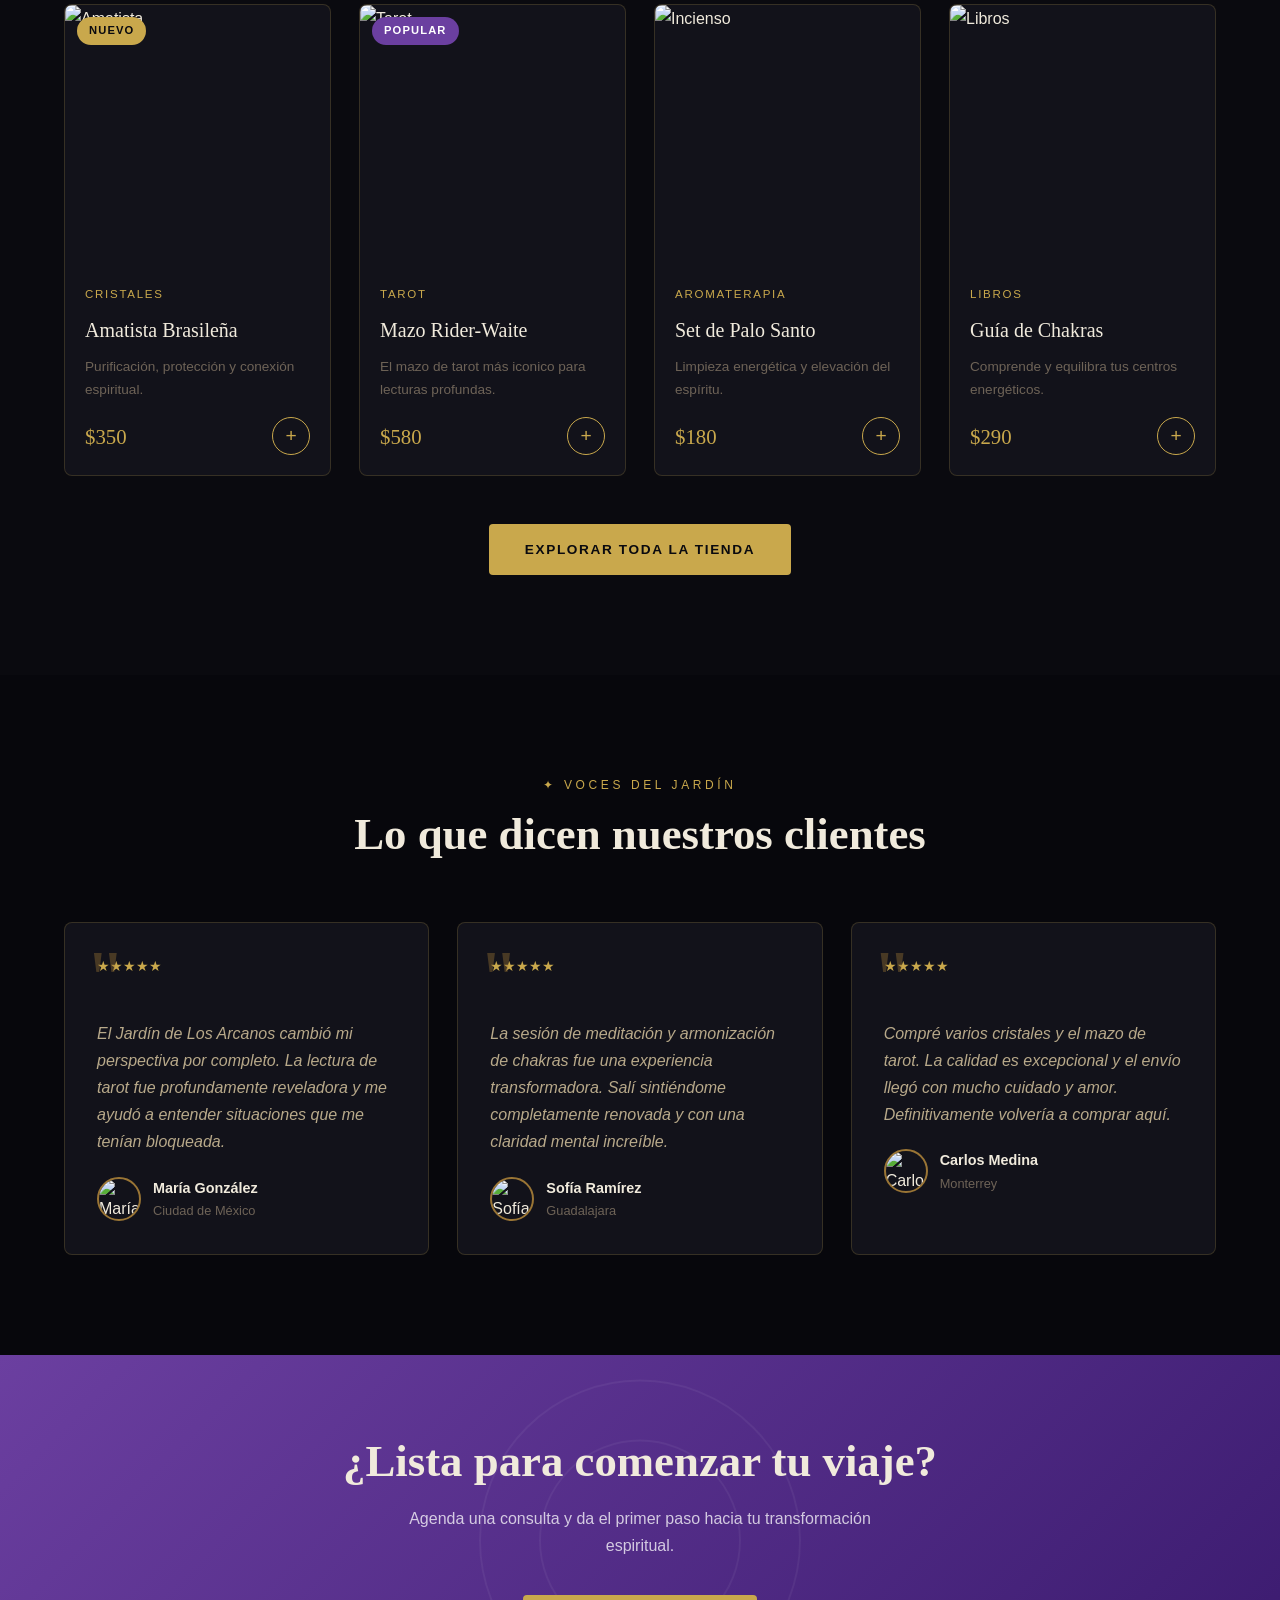
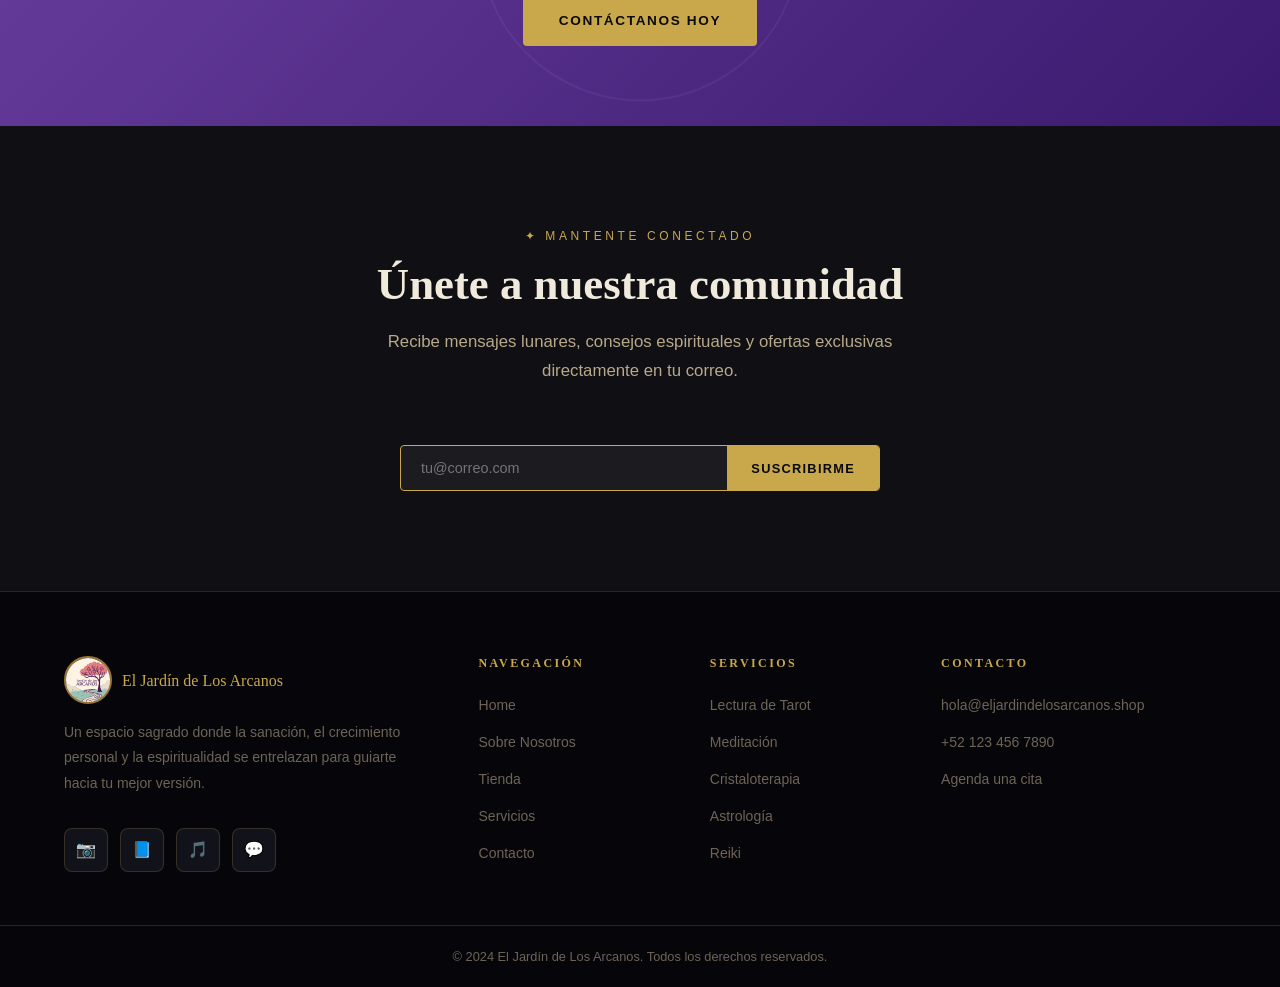
==== commit c42cbf54: "Replace navbar/footer logo with local icon.svg Co-Authored-By: Claude Sonnet 4.6 <noreply@anthropic." ====
--- a/index.html
+++ b/index.html
@@ -14,7 +14,7 @@
 <nav class="navbar">
   <div class="nav-inner">
     <a href="index.html" class="nav-logo">
-      <img src="https://images.unsplash.com/photo-1508002366005-75a695ee2d17?w=120&q=80" alt="El Jardín de Los Arcanos" class="nav-logo-img" />
+      <img src="icon.svg" alt="El Jardín de Los Arcanos" class="nav-logo-img" />
       <span class="nav-logo-text">El Jardín de Los Arcanos</span>
     </a>
     <ul class="nav-links">
@@ -305,7 +305,7 @@
     <div class="footer-grid">
       <div class="footer-brand">
         <div class="footer-logo">
-          <img src="https://images.unsplash.com/photo-1508002366005-75a695ee2d17?w=120&q=80" alt="Logo" class="footer-logo-img" />
+          <img src="icon.svg" alt="Logo" class="footer-logo-img" />
           <span class="footer-logo-text">El Jardín de Los Arcanos</span>
         </div>
         <p class="footer-desc">Un espacio sagrado donde la sanación, el crecimiento personal y la espiritualidad se entrelazan para guiarte hacia tu mejor versión.</p>
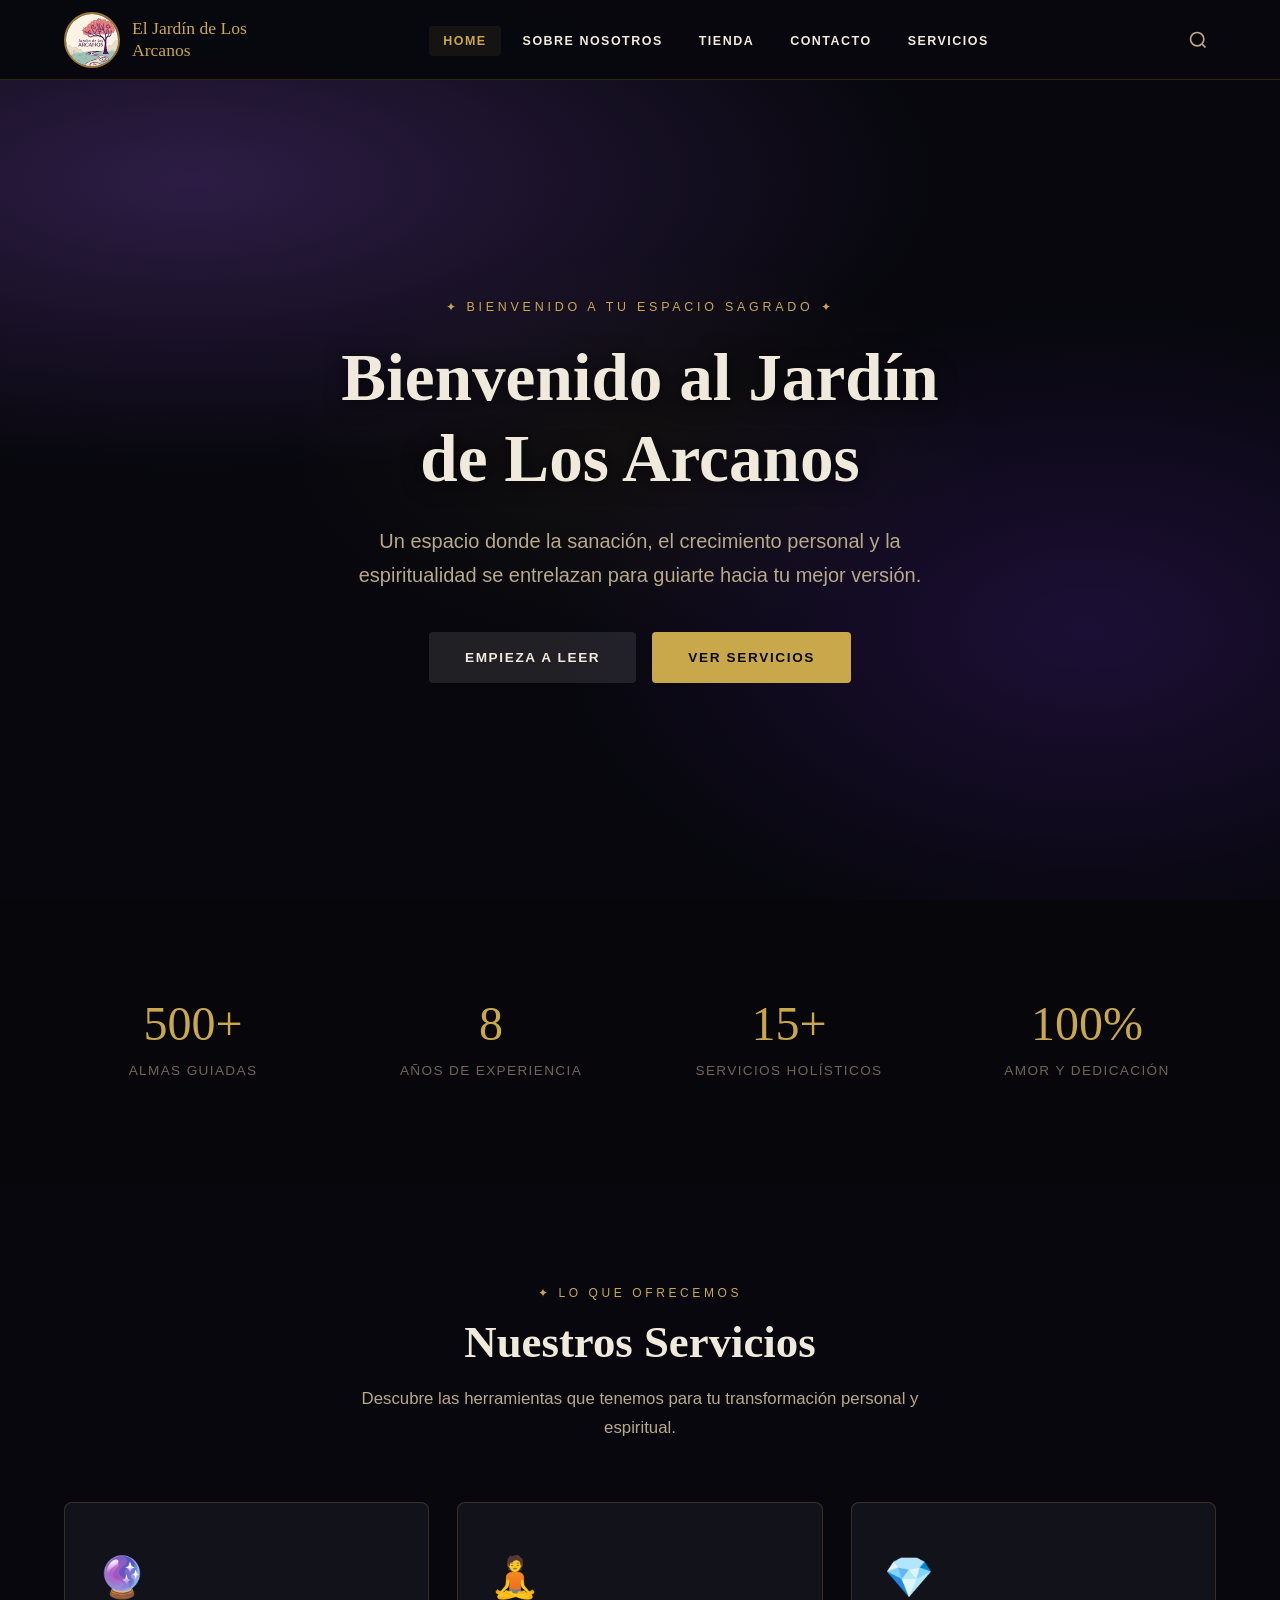
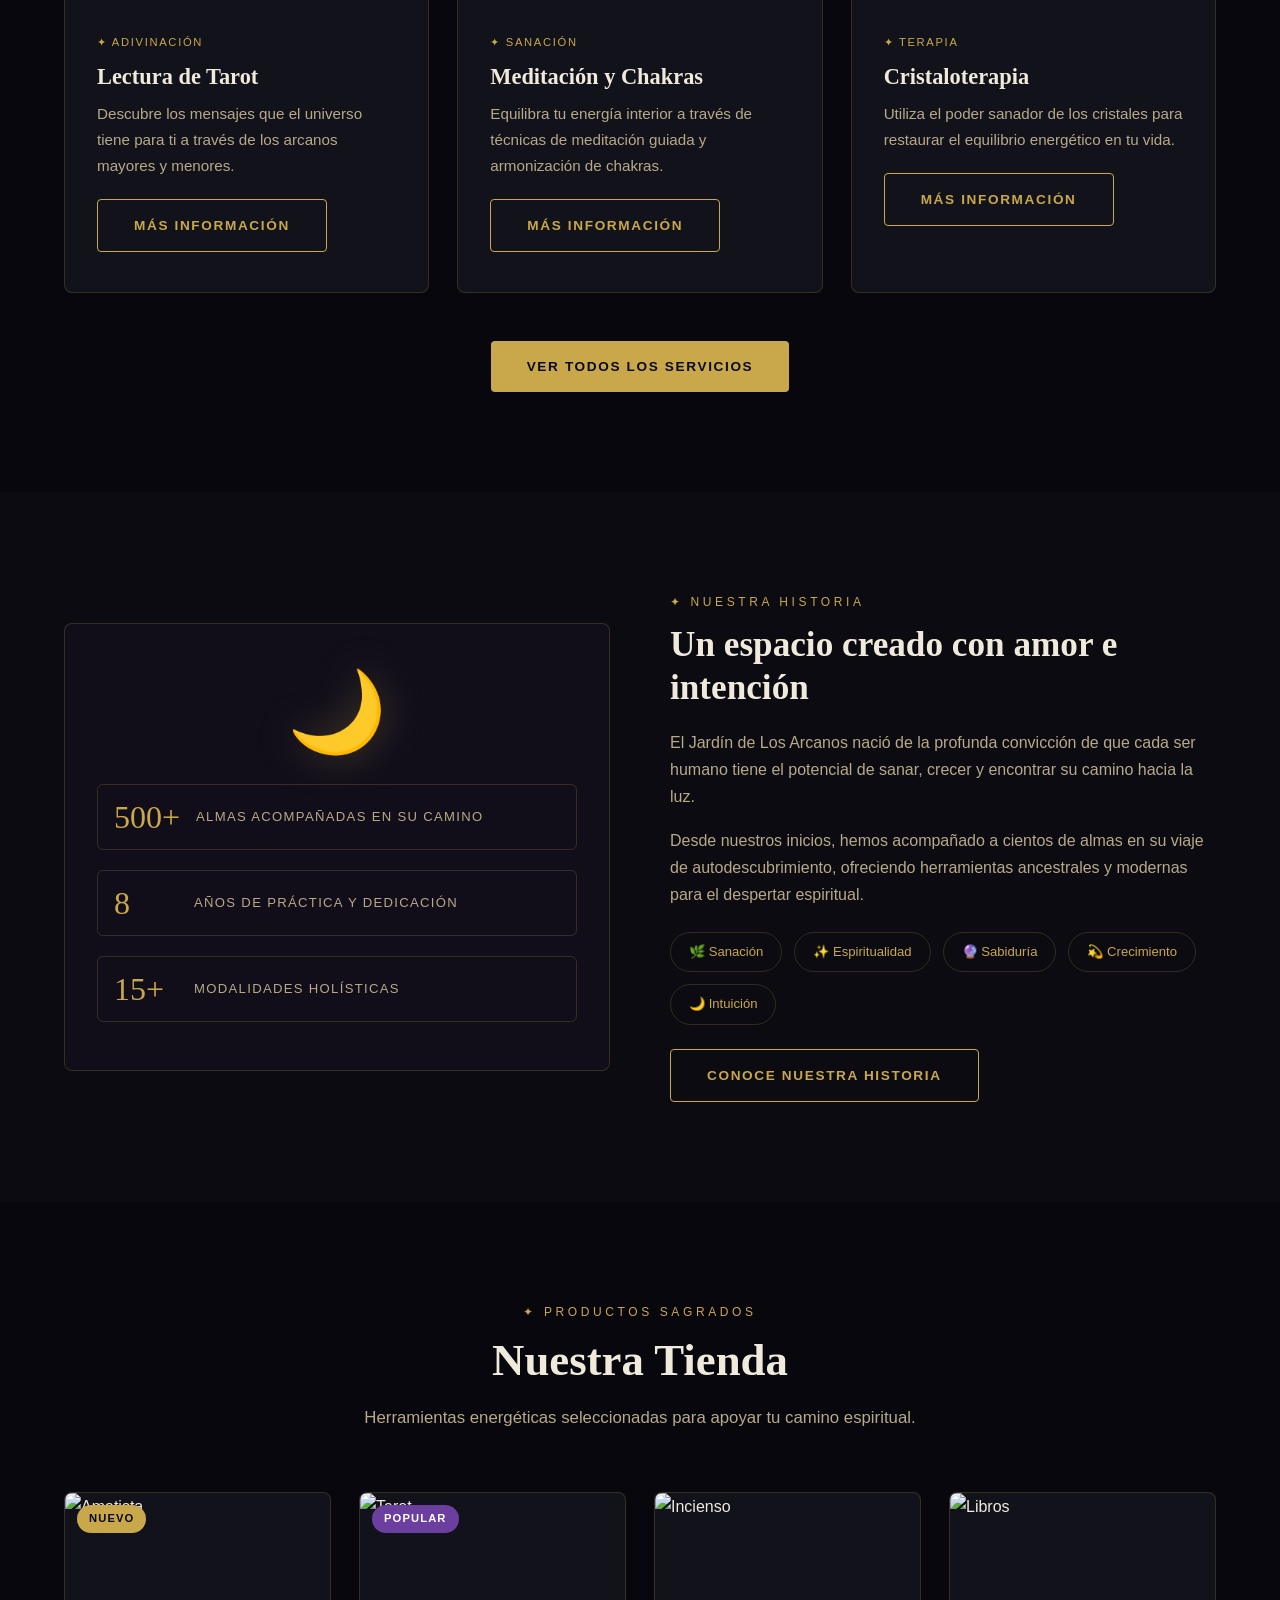
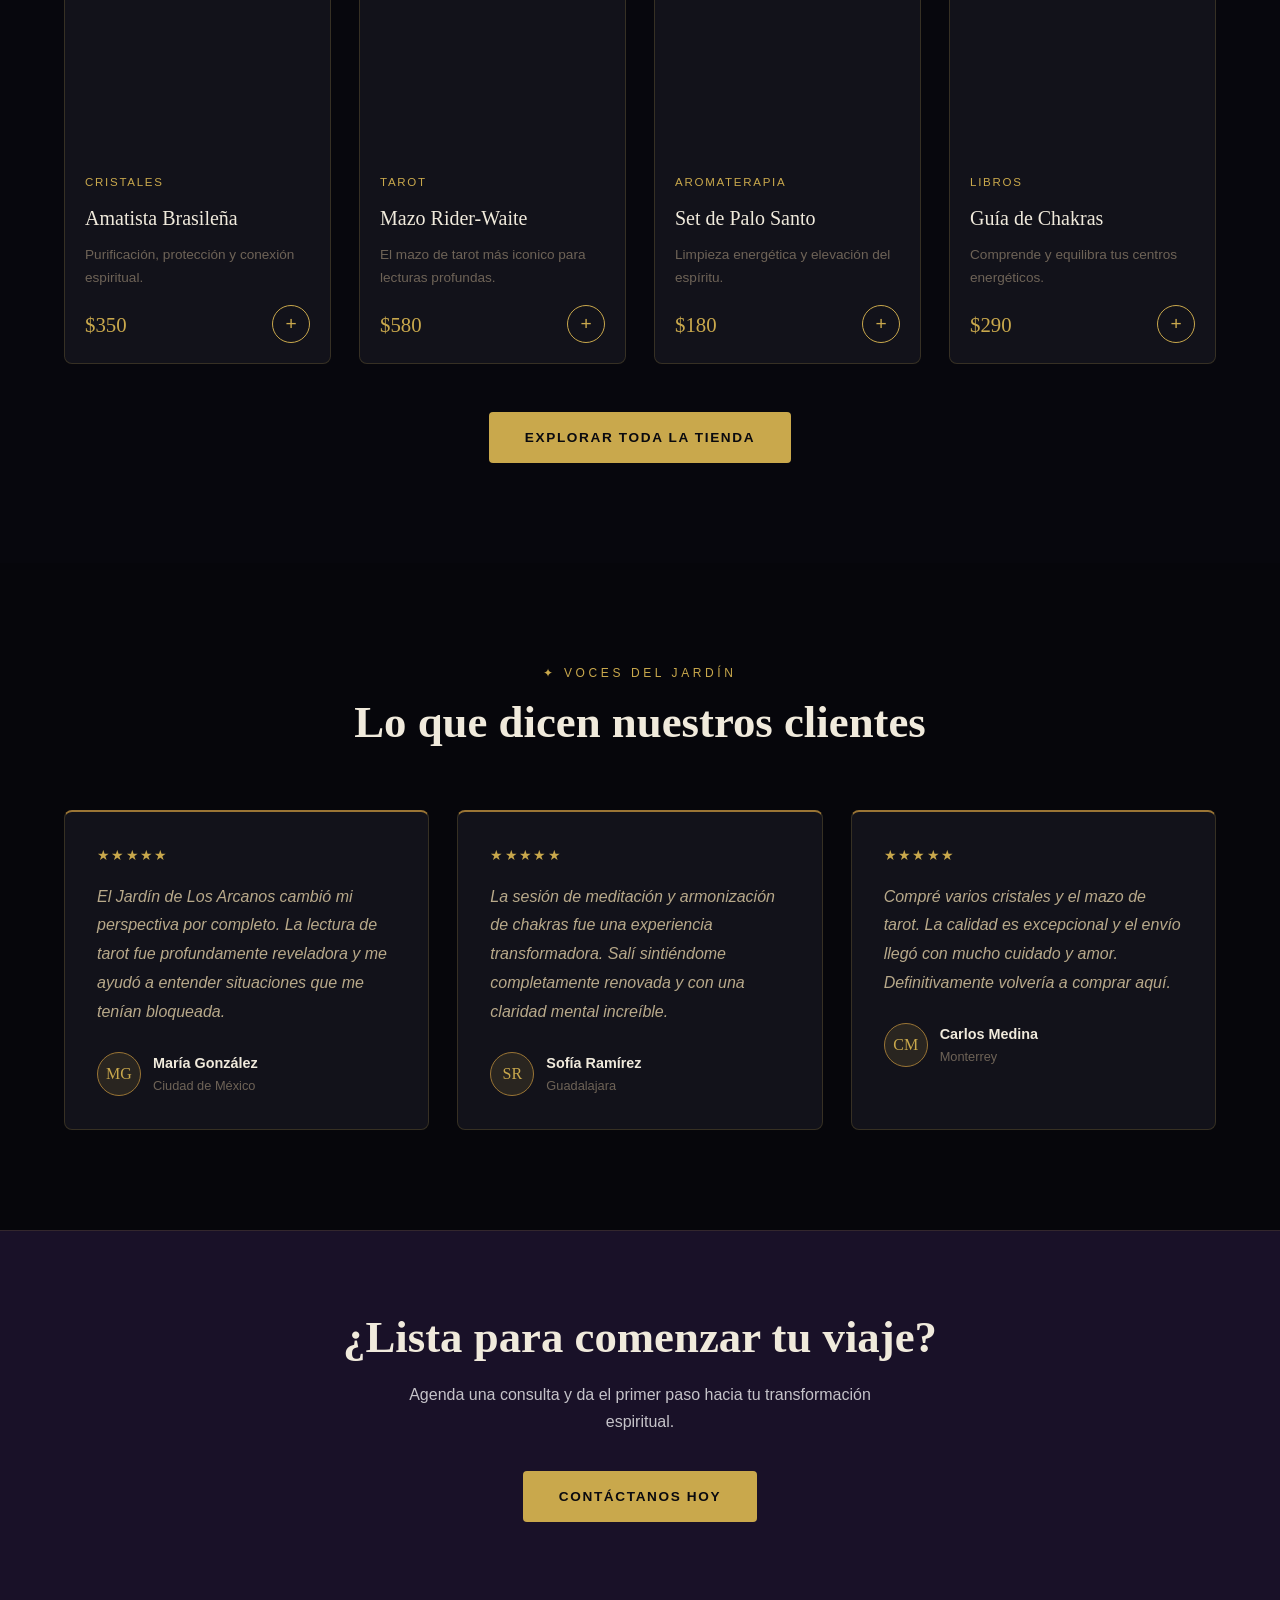
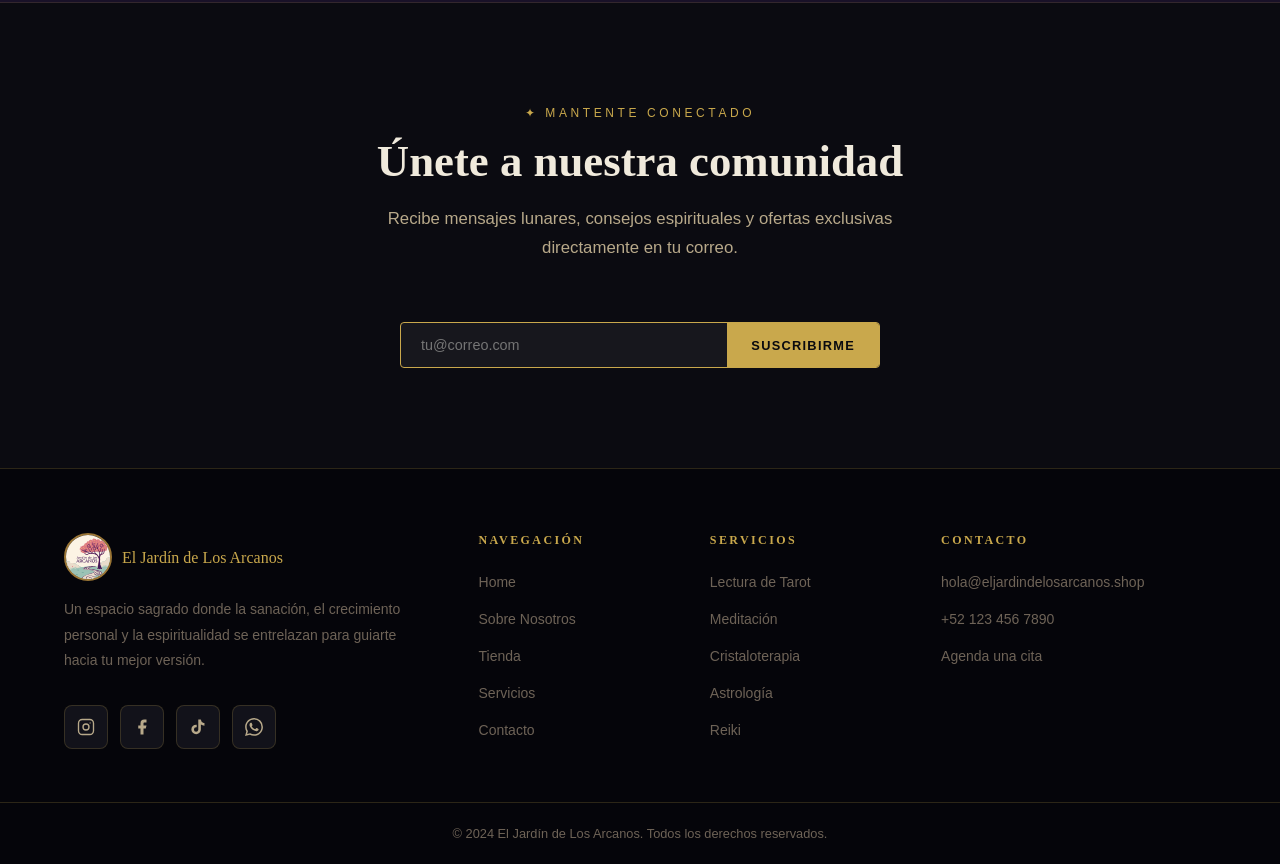
==== commit 9991b94b: "Remove broken images, fix testimonials, add proper SVG social icons Co-Authored-By: Claude Sonnet 4." ====
--- a/index.html
+++ b/index.html
@@ -97,27 +97,27 @@
       <p>Descubre las herramientas que tenemos para tu transformación personal y espiritual.</p>
     </div>
     <div class="cards-grid">
-      <div class="card reveal">
-        <img src="https://images.unsplash.com/photo-1601929862195-b9560e0e3297?w=600&q=80" alt="Lectura de Tarot" class="card-img" />
-        <div class="card-body">
+      <div class="card reveal" style="padding:0">
+        <div class="card-body" style="padding:40px 32px">
+          <div style="font-size:2.5rem;margin-bottom:16px">🔮</div>
           <span class="card-tag">✦ Adivinación</span>
           <h3>Lectura de Tarot</h3>
           <p>Descubre los mensajes que el universo tiene para ti a través de los arcanos mayores y menores.</p>
           <a href="servicios.html" class="btn btn-outline">Más información</a>
         </div>
       </div>
-      <div class="card reveal">
-        <img src="https://images.unsplash.com/photo-1573126617899-41f1dffb196c?w=600&q=80" alt="Meditación y Sanación" class="card-img" />
-        <div class="card-body">
+      <div class="card reveal" style="padding:0">
+        <div class="card-body" style="padding:40px 32px">
+          <div style="font-size:2.5rem;margin-bottom:16px">🧘</div>
           <span class="card-tag">✦ Sanación</span>
           <h3>Meditación y Chakras</h3>
           <p>Equilibra tu energía interior a través de técnicas de meditación guiada y armonización de chakras.</p>
           <a href="servicios.html" class="btn btn-outline">Más información</a>
         </div>
       </div>
-      <div class="card reveal">
-        <img src="https://images.unsplash.com/photo-1558618666-fcd25c85cd64?w=600&q=80" alt="Cristaloterapia" class="card-img" />
-        <div class="card-body">
+      <div class="card reveal" style="padding:0">
+        <div class="card-body" style="padding:40px 32px">
+          <div style="font-size:2.5rem;margin-bottom:16px">💎</div>
           <span class="card-tag">✦ Terapia</span>
           <h3>Cristaloterapia</h3>
           <p>Utiliza el poder sanador de los cristales para restaurar el equilibrio energético en tu vida.</p>
@@ -135,8 +135,22 @@
 <section class="section section-alt">
   <div class="container">
     <div class="about-grid">
-      <div class="about-img reveal">
-        <img src="https://images.unsplash.com/photo-1574348103829-31dcbdc93cc9?w=700&q=80" alt="El Jardín de Los Arcanos" />
+      <div class="about-deco reveal">
+        <div class="about-deco-symbol">🌙</div>
+        <div class="about-deco-stats">
+          <div class="about-deco-stat">
+            <span class="about-deco-stat-num">500+</span>
+            <span class="about-deco-stat-label">Almas acompañadas en su camino</span>
+          </div>
+          <div class="about-deco-stat">
+            <span class="about-deco-stat-num">8</span>
+            <span class="about-deco-stat-label">Años de práctica y dedicación</span>
+          </div>
+          <div class="about-deco-stat">
+            <span class="about-deco-stat-num">15+</span>
+            <span class="about-deco-stat-label">Modalidades holísticas</span>
+          </div>
+        </div>
       </div>
       <div class="about-text reveal">
         <span class="eyebrow" style="display:block;font-size:0.75rem;letter-spacing:0.3em;text-transform:uppercase;color:var(--gold);margin-bottom:12px">✦ Nuestra historia</span>
@@ -242,7 +256,7 @@
         <div class="stars">★★★★★</div>
         <p>El Jardín de Los Arcanos cambió mi perspectiva por completo. La lectura de tarot fue profundamente reveladora y me ayudó a entender situaciones que me tenían bloqueada.</p>
         <div class="testimonial-author">
-          <img src="https://images.unsplash.com/photo-1494790108377-be9c29b29330?w=100&q=80" alt="María González" class="testimonial-avatar" />
+          <div class="testimonial-initials">MG</div>
           <div>
             <div class="testimonial-name">María González</div>
             <div class="testimonial-role">Ciudad de México</div>
@@ -253,7 +267,7 @@
         <div class="stars">★★★★★</div>
         <p>La sesión de meditación y armonización de chakras fue una experiencia transformadora. Salí sintiéndome completamente renovada y con una claridad mental increíble.</p>
         <div class="testimonial-author">
-          <img src="https://images.unsplash.com/photo-1438761681033-6461ffad8d80?w=100&q=80" alt="Sofía Ramírez" class="testimonial-avatar" />
+          <div class="testimonial-initials">SR</div>
           <div>
             <div class="testimonial-name">Sofía Ramírez</div>
             <div class="testimonial-role">Guadalajara</div>
@@ -264,7 +278,7 @@
         <div class="stars">★★★★★</div>
         <p>Compré varios cristales y el mazo de tarot. La calidad es excepcional y el envío llegó con mucho cuidado y amor. Definitivamente volvería a comprar aquí.</p>
         <div class="testimonial-author">
-          <img src="https://images.unsplash.com/photo-1472099645785-5658abf4ff4e?w=100&q=80" alt="Carlos Medina" class="testimonial-avatar" />
+          <div class="testimonial-initials">CM</div>
           <div>
             <div class="testimonial-name">Carlos Medina</div>
             <div class="testimonial-role">Monterrey</div>
@@ -310,10 +324,10 @@
         </div>
         <p class="footer-desc">Un espacio sagrado donde la sanación, el crecimiento personal y la espiritualidad se entrelazan para guiarte hacia tu mejor versión.</p>
         <div class="social-links">
-          <a href="#" class="social-link" aria-label="Instagram">📷</a>
-          <a href="#" class="social-link" aria-label="Facebook">📘</a>
-          <a href="#" class="social-link" aria-label="TikTok">🎵</a>
-          <a href="#" class="social-link" aria-label="WhatsApp">💬</a>
+          <a href="#" class="social-link" aria-label="Instagram"><svg viewBox="0 0 24 24" fill="none" stroke="currentColor" stroke-width="1.8" stroke-linecap="round" stroke-linejoin="round"><rect x="2" y="2" width="20" height="20" rx="5"/><circle cx="12" cy="12" r="4"/><circle cx="17.5" cy="6.5" r="0.8" fill="currentColor" stroke="none"/></svg></a>
+          <a href="#" class="social-link" aria-label="Facebook"><svg viewBox="0 0 24 24" fill="currentColor"><path d="M18 2h-3a5 5 0 0 0-5 5v3H7v4h3v8h4v-8h3l1-4h-4V7a1 1 0 0 1 1-1h3z"/></svg></a>
+          <a href="#" class="social-link" aria-label="TikTok"><svg viewBox="0 0 24 24" fill="currentColor"><path d="M19.59 6.69a4.83 4.83 0 0 1-3.77-4.25V2h-3.45v13.67a2.89 2.89 0 0 1-2.88 2.5 2.89 2.89 0 0 1-2.89-2.89 2.89 2.89 0 0 1 2.89-2.89c.28 0 .54.04.79.1V9.01a6.27 6.27 0 0 0-.79-.05 6.34 6.34 0 0 0-6.34 6.34 6.34 6.34 0 0 0 6.34 6.34 6.34 6.34 0 0 0 6.33-6.34V8.69a8.18 8.18 0 0 0 4.78 1.52V6.75a4.85 4.85 0 0 1-1.01-.06z"/></svg></a>
+          <a href="https://wa.me/521234567890" class="social-link" aria-label="WhatsApp"><svg viewBox="0 0 24 24" fill="currentColor"><path d="M17.472 14.382c-.297-.149-1.758-.867-2.03-.967-.273-.099-.471-.148-.67.15-.197.297-.767.966-.94 1.164-.173.199-.347.223-.644.075-.297-.15-1.255-.463-2.39-1.475-.883-.788-1.48-1.761-1.653-2.059-.173-.297-.018-.458.13-.606.134-.133.298-.347.446-.52.149-.174.198-.298.298-.497.099-.198.05-.371-.025-.52-.075-.149-.669-1.612-.916-2.207-.242-.579-.487-.5-.669-.51-.173-.008-.371-.01-.57-.01-.198 0-.52.074-.792.372-.272.297-1.04 1.016-1.04 2.479 0 1.462 1.065 2.875 1.213 3.074.149.198 2.096 3.2 5.077 4.487.709.306 1.262.489 1.694.625.712.227 1.36.195 1.871.118.571-.085 1.758-.719 2.006-1.413.248-.694.248-1.289.173-1.413-.074-.124-.272-.198-.57-.347m-5.421 7.403h-.004a9.87 9.87 0 0 1-5.031-1.378l-.361-.214-3.741.982.998-3.648-.235-.374a9.86 9.86 0 0 1-1.51-5.26c.001-5.45 4.436-9.884 9.888-9.884 2.64 0 5.122 1.03 6.988 2.898a9.825 9.825 0 0 1 2.893 6.994c-.003 5.45-4.437 9.884-9.885 9.884m8.413-18.297A11.815 11.815 0 0 0 12.05 0C5.495 0 .16 5.335.157 11.892c0 2.096.547 4.142 1.588 5.945L.057 24l6.305-1.654a11.882 11.882 0 0 0 5.683 1.448h.005c6.554 0 11.89-5.335 11.893-11.893a11.821 11.821 0 0 0-3.48-8.413z"/></svg></a>
         </div>
       </div>
       <div class="footer-col">
--- a/css/styles.css
+++ b/css/styles.css
@@ -24,7 +24,12 @@
 
 body {
   font-family: var(--font-body);
-  background-color: var(--bg-dark);
+  background-color: #07070d;
+  background-image:
+    radial-gradient(ellipse 90% 50% at 15% 20%, rgba(107,63,160,0.38) 0%, transparent 65%),
+    radial-gradient(ellipse 70% 60% at 85% 70%, rgba(58,26,110,0.42) 0%, transparent 60%),
+    radial-gradient(ellipse 50% 40% at 50% 50%, rgba(201,168,76,0.06) 0%, transparent 55%);
+  background-attachment: fixed;
   color: var(--text-primary);
   line-height: 1.7;
   overflow-x: hidden;
@@ -198,22 +203,10 @@
 }
 
 .hero-bg {
-  position: absolute;
-  inset: 0;
-  background-image: url('https://images.unsplash.com/photo-1600298882283-44a64ed0c9e1?w=1400&q=80');
-  background-size: cover;
-  background-position: center;
-  filter: brightness(0.35);
-  transform: scale(1.03);
-  transition: transform 8s ease;
-}
-.hero:hover .hero-bg { transform: scale(1.0); }
-
-.hero-overlay {
-  position: absolute;
-  inset: 0;
-  background: linear-gradient(to bottom, rgba(0,0,0,0.1) 0%, rgba(10,10,15,0.7) 100%);
-}
+  display: none;
+}
+
+.hero-overlay { display: none; }
 
 .hero-content {
   position: relative;
@@ -331,8 +324,8 @@
 
 /* ========== SECTIONS ========== */
 .section { padding: 100px 0; }
-.section-alt { background: rgba(255,255,255,0.02); }
-.section-dark { background: #07070c; }
+.section-alt { background: rgba(255,255,255,0.015); }
+.section-dark { background: rgba(0,0,0,0.18); }
 
 /* ========== FEATURE CARDS ========== */
 .cards-grid {
@@ -383,46 +376,39 @@
 .testimonial {
   background: var(--bg-card);
   border: 1px solid var(--border);
+  border-top: 2px solid var(--gold-dark);
   border-radius: 8px;
   padding: 32px;
   position: relative;
 }
-.testimonial::before {
-  content: '"';
-  position: absolute;
-  top: 16px; left: 24px;
-  font-family: var(--font-heading);
-  font-size: 5rem;
-  color: var(--gold-dark);
-  opacity: 0.4;
-  line-height: 1;
-}
-.testimonial p { color: var(--text-secondary); font-style: italic; margin-bottom: 20px; padding-top: 30px; }
+.testimonial p { color: var(--text-secondary); font-style: italic; margin-bottom: 24px; line-height: 1.8; }
 .testimonial-author { display: flex; align-items: center; gap: 12px; }
-.testimonial-avatar {
+.testimonial-initials {
   width: 44px; height: 44px;
   border-radius: 50%;
-  object-fit: cover;
-  border: 2px solid var(--gold-dark);
+  background: rgba(201,168,76,0.12);
+  border: 1px solid var(--gold-dark);
+  display: flex; align-items: center; justify-content: center;
+  font-family: var(--font-heading);
+  font-size: 1rem;
+  color: var(--gold);
+  flex-shrink: 0;
 }
 .testimonial-name { font-weight: 700; font-size: 0.9rem; }
 .testimonial-role { font-size: 0.8rem; color: var(--text-muted); }
-.stars { color: var(--gold); font-size: 0.85rem; margin-bottom: 12px; }
+.stars { color: var(--gold); font-size: 0.85rem; margin-bottom: 16px; letter-spacing: 0.1em; }
 
 /* ========== CTA BAND ========== */
 .cta-band {
-  background: linear-gradient(135deg, var(--purple) 0%, #3a1a6e 100%);
+  background: rgba(107,63,160,0.18);
+  border-top: 1px solid rgba(201,168,76,0.15);
+  border-bottom: 1px solid rgba(201,168,76,0.15);
   padding: 80px 0;
   text-align: center;
   position: relative;
   overflow: hidden;
 }
-.cta-band::before {
-  content: '';
-  position: absolute;
-  inset: 0;
-  background: url('data:image/svg+xml,<svg xmlns="http://www.w3.org/2000/svg" viewBox="0 0 100 100"><circle cx="50" cy="50" r="40" fill="none" stroke="rgba(255,255,255,0.05)" stroke-width="0.5"/><circle cx="50" cy="50" r="25" fill="none" stroke="rgba(255,255,255,0.05)" stroke-width="0.5"/></svg>') center/400px no-repeat;
-}
+.cta-band::before { display: none; }
 .cta-band h2 { font-size: clamp(1.8rem, 4vw, 2.8rem); margin-bottom: 16px; }
 .cta-band p { color: rgba(255,255,255,0.75); max-width: 520px; margin: 0 auto 36px; }
 
@@ -433,13 +419,7 @@
   position: relative;
   overflow: hidden;
 }
-.page-hero-bg {
-  position: absolute;
-  inset: 0;
-  background-size: cover;
-  background-position: center;
-  filter: brightness(0.25);
-}
+.page-hero-bg { display: none; }
 .page-hero-content { position: relative; z-index: 1; }
 .page-hero h1 { font-size: clamp(2rem, 5vw, 3.5rem); margin-bottom: 16px; }
 .page-hero p { color: var(--text-secondary); font-size: 1.1rem; max-width: 540px; margin: 0 auto; }
@@ -690,11 +670,34 @@
   align-items: center;
   justify-content: center;
   color: var(--text-secondary);
-  font-size: 1rem;
   transition: all 0.3s;
   text-decoration: none;
 }
+.social-link svg { width: 18px; height: 18px; }
 .social-link:hover { border-color: var(--gold); color: var(--gold); transform: translateY(-2px); }
+
+/* Decorative about panel */
+.about-deco {
+  display: flex;
+  flex-direction: column;
+  align-items: center;
+  justify-content: center;
+  gap: 32px;
+  border: 1px solid var(--border);
+  border-radius: 8px;
+  padding: 48px 32px;
+  background: rgba(107,63,160,0.07);
+  min-height: 420px;
+}
+.about-deco-symbol {
+  font-size: 5rem;
+  line-height: 1;
+  filter: drop-shadow(0 0 20px rgba(201,168,76,0.3));
+}
+.about-deco-stats { display: flex; flex-direction: column; gap: 20px; width: 100%; }
+.about-deco-stat { display: flex; align-items: center; gap: 16px; padding: 16px; border: 1px solid var(--border); border-radius: 6px; }
+.about-deco-stat-num { font-family: var(--font-heading); font-size: 2rem; color: var(--gold); line-height: 1; min-width: 64px; }
+.about-deco-stat-label { font-size: 0.82rem; color: var(--text-secondary); text-transform: uppercase; letter-spacing: 0.1em; }
 
 /* Form */
 .contact-form {
@@ -842,7 +845,7 @@
 
 /* ========== FOOTER ========== */
 .footer {
-  background: #06060a;
+  background: rgba(0,0,0,0.25);
   border-top: 1px solid var(--border);
   padding: 64px 0 0;
 }
